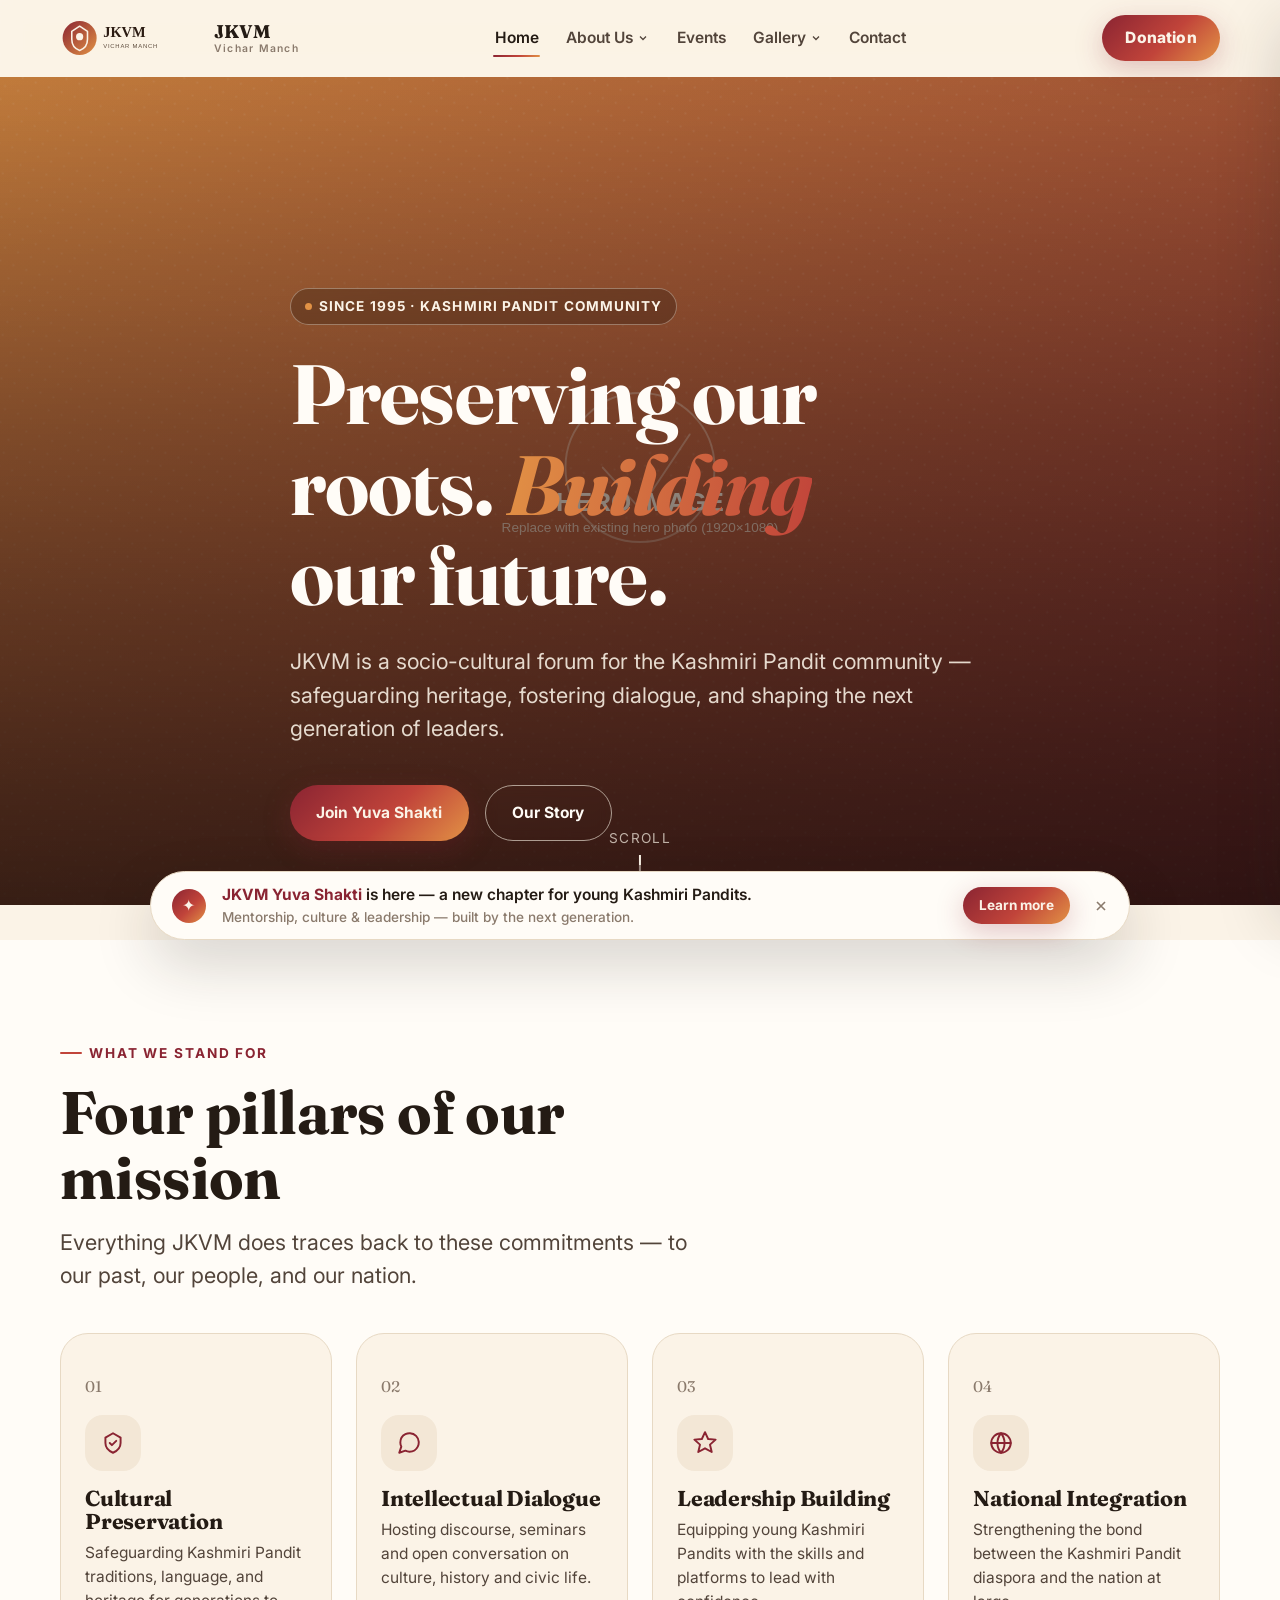
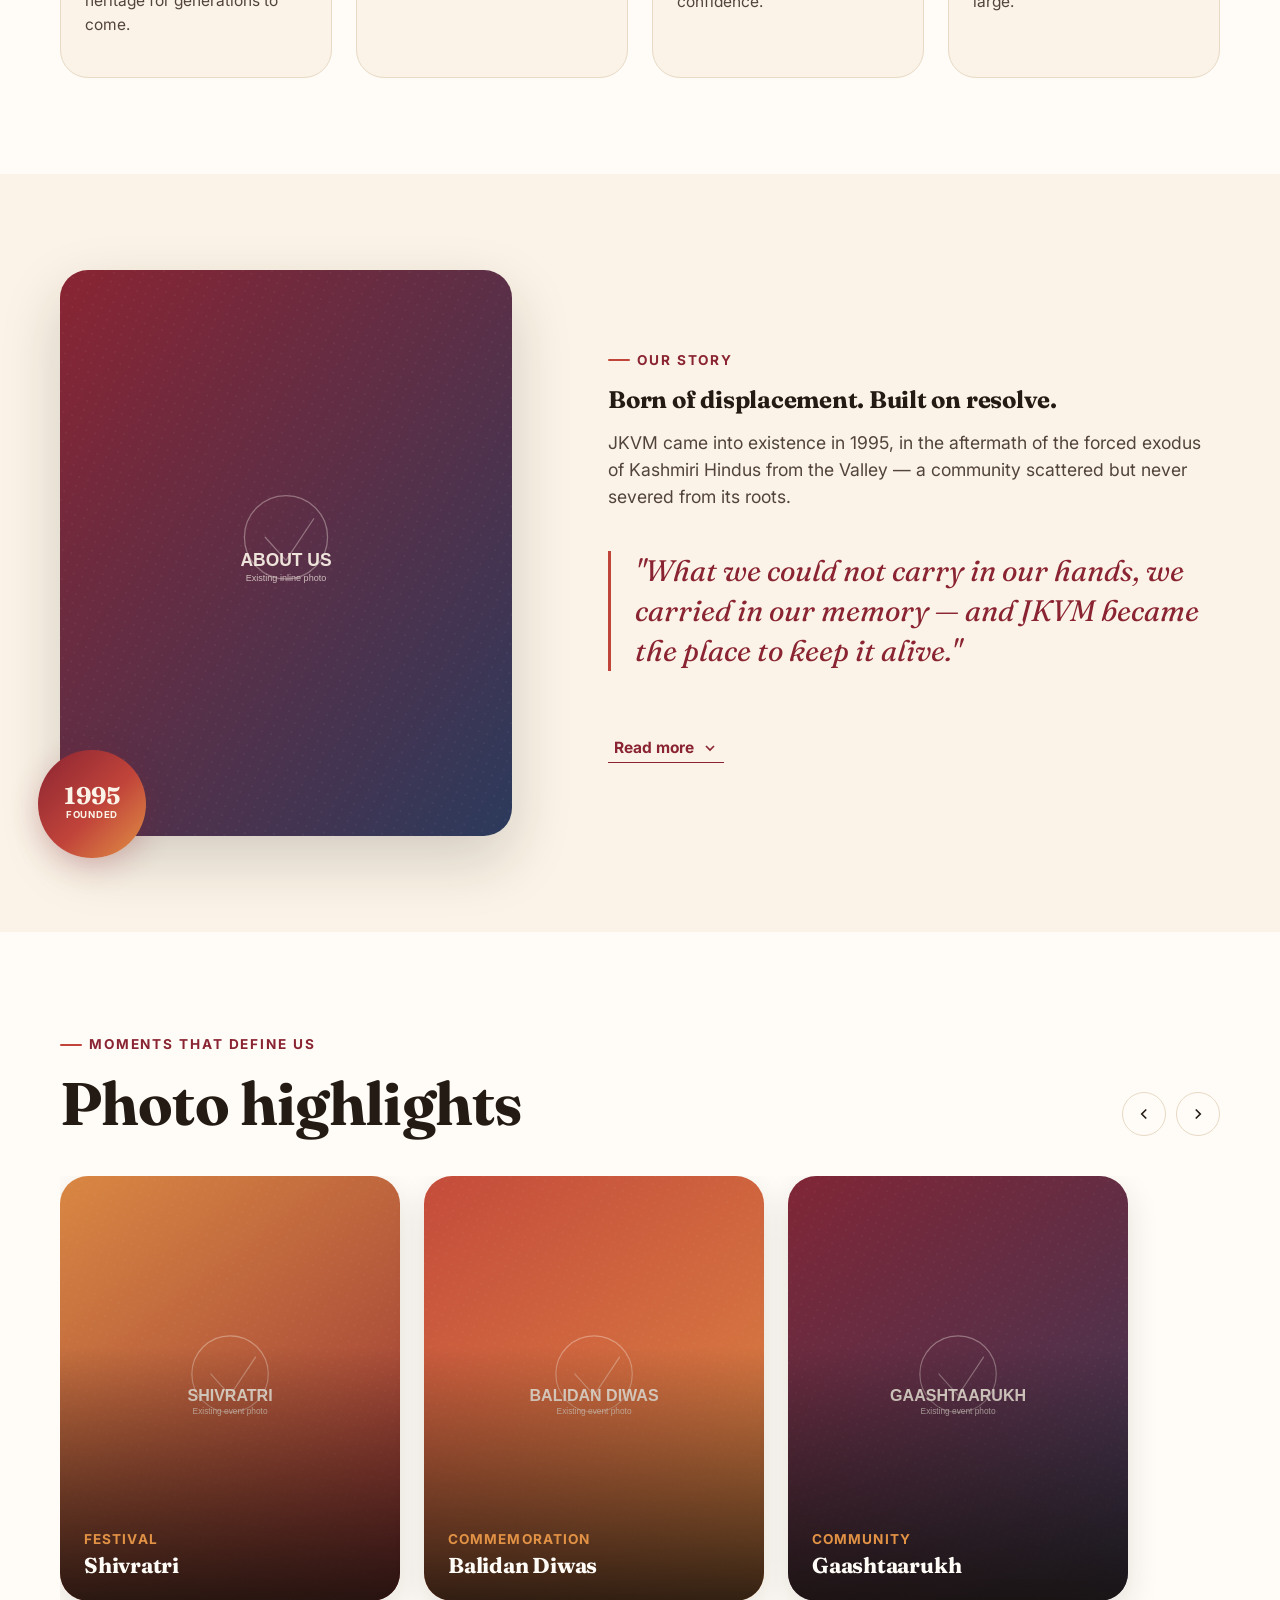
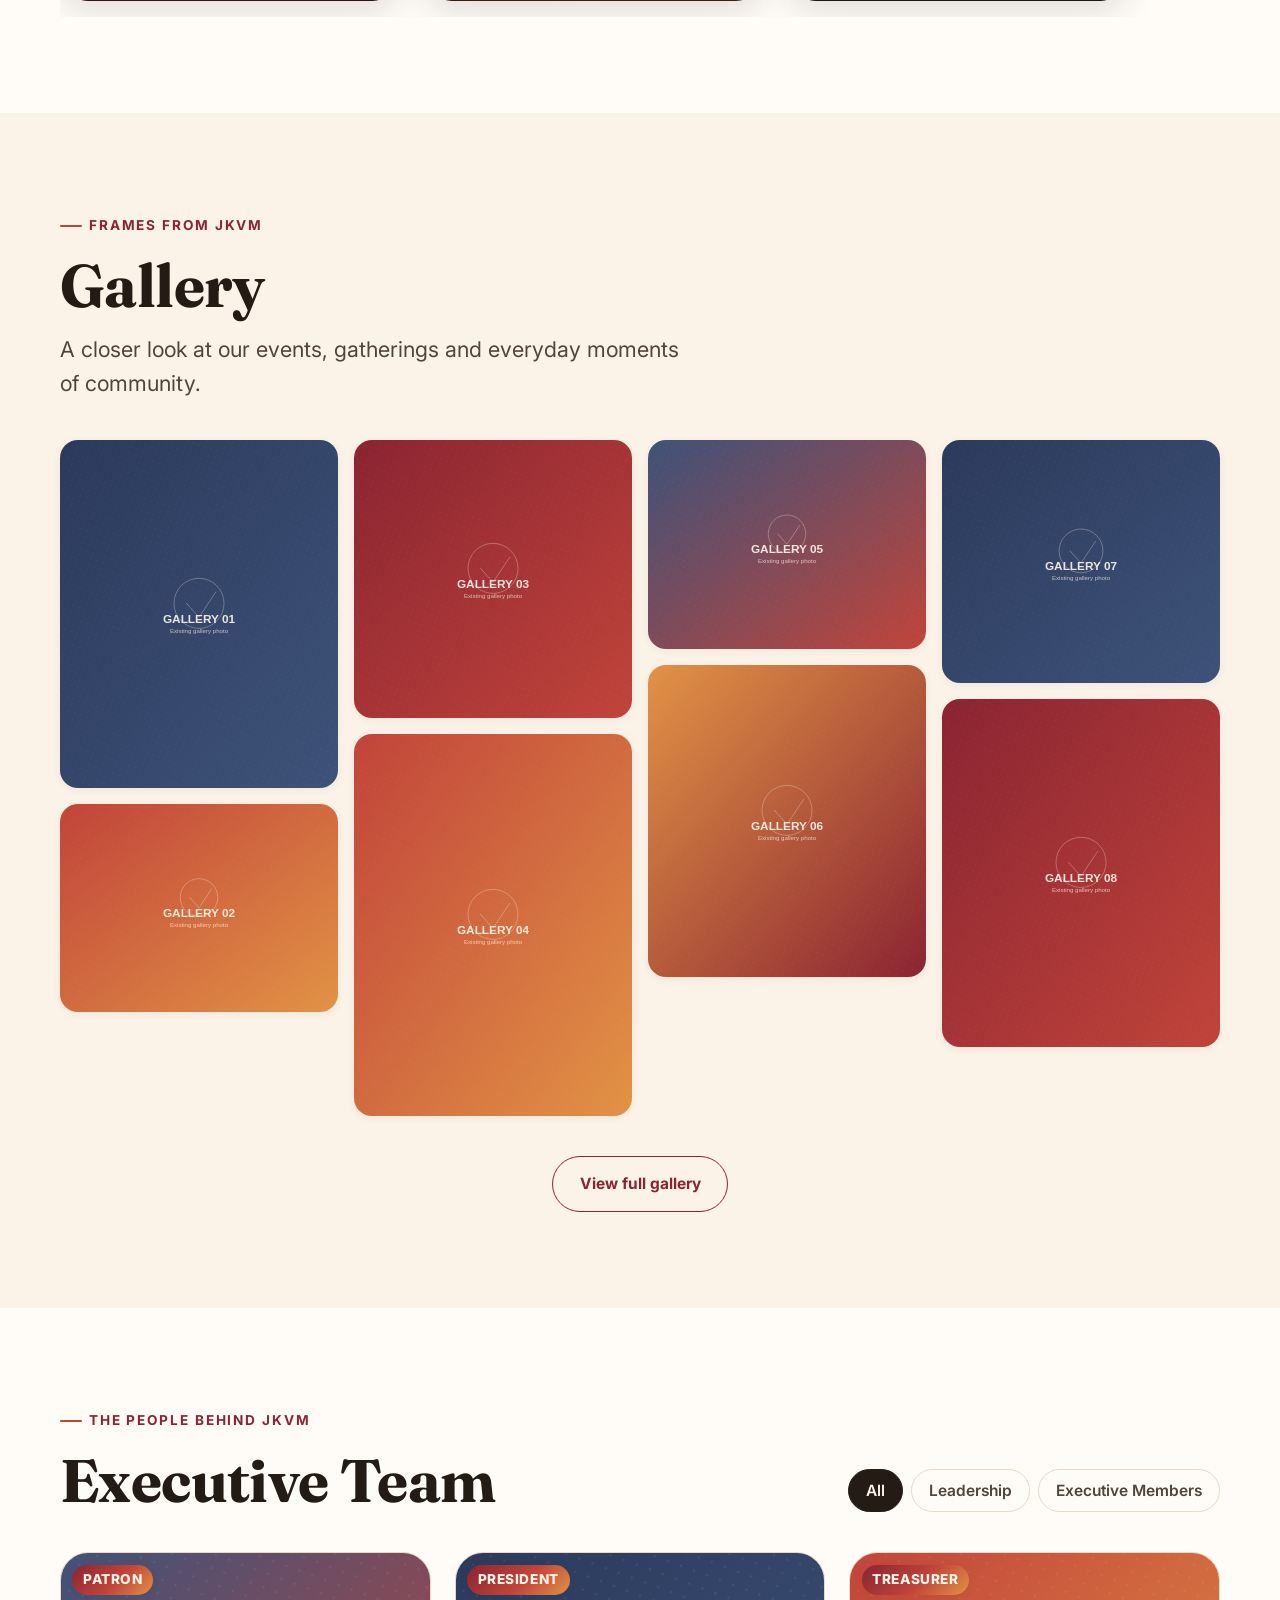
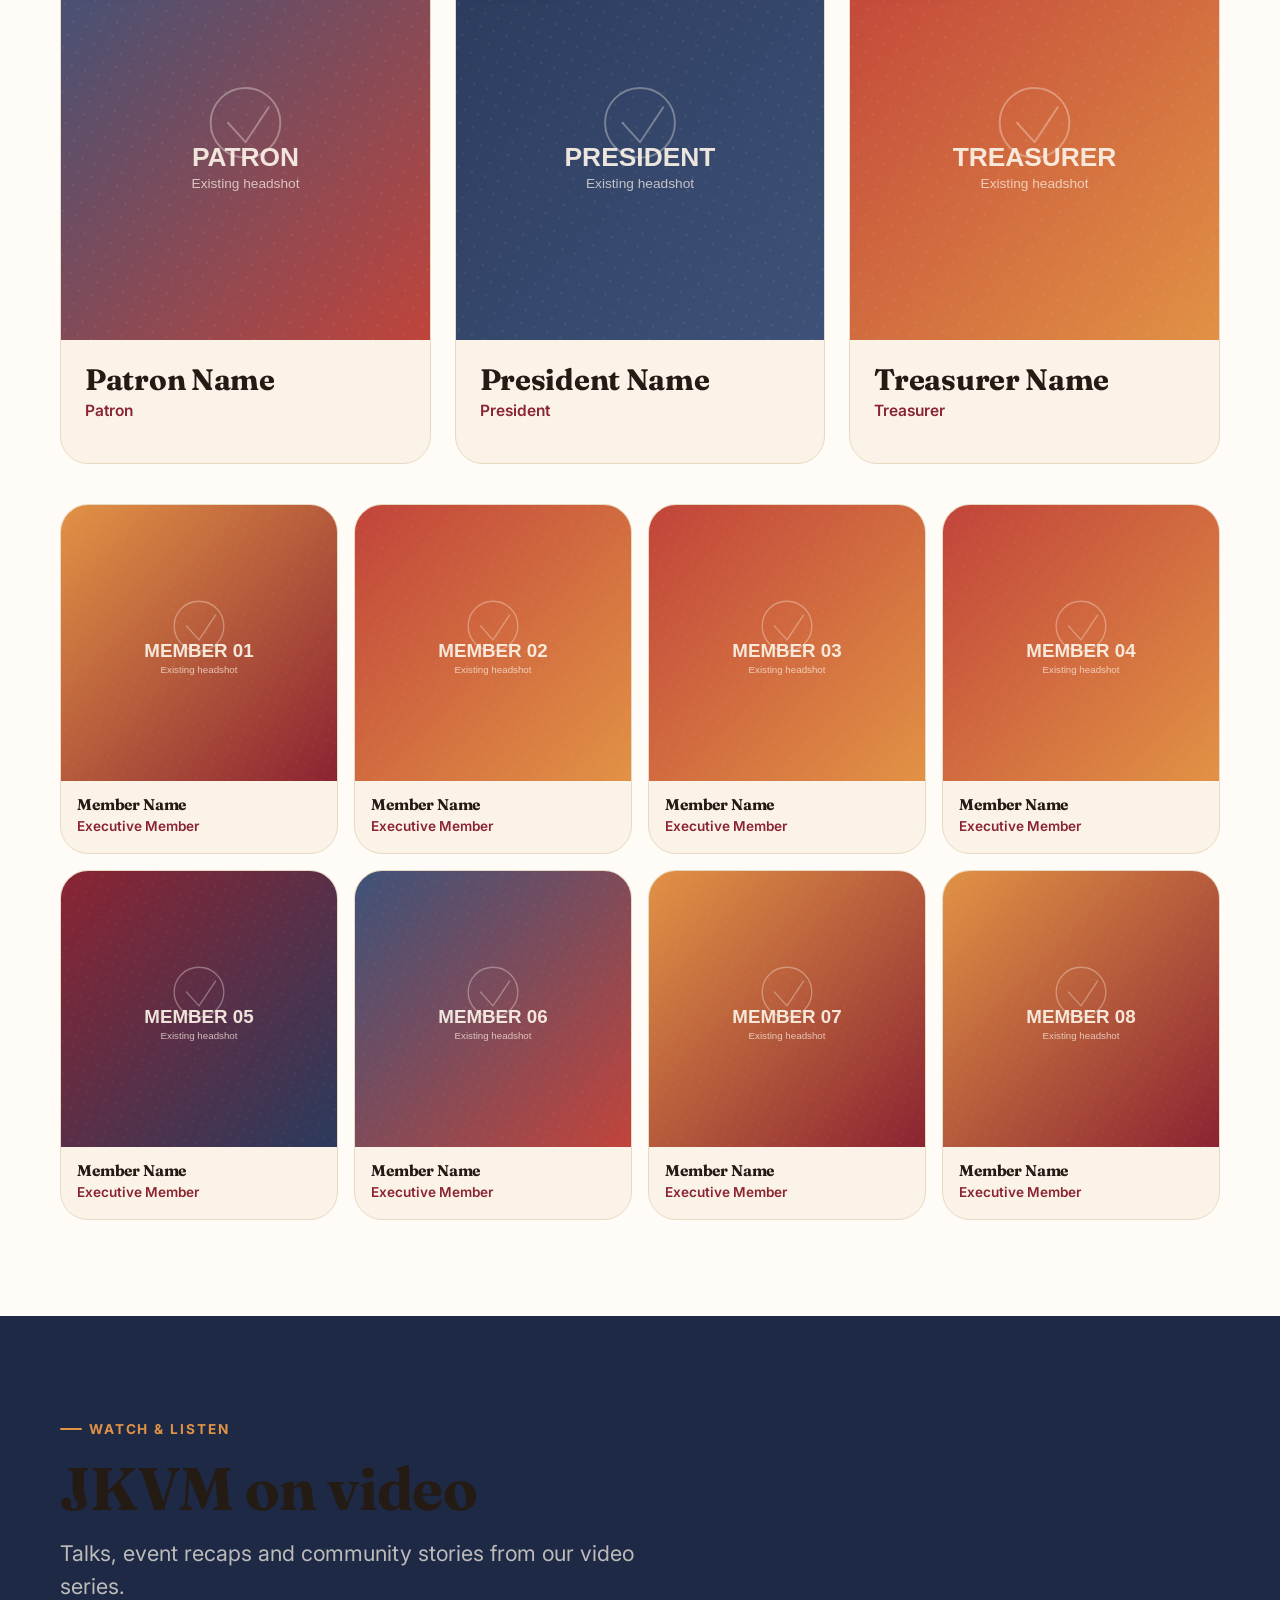
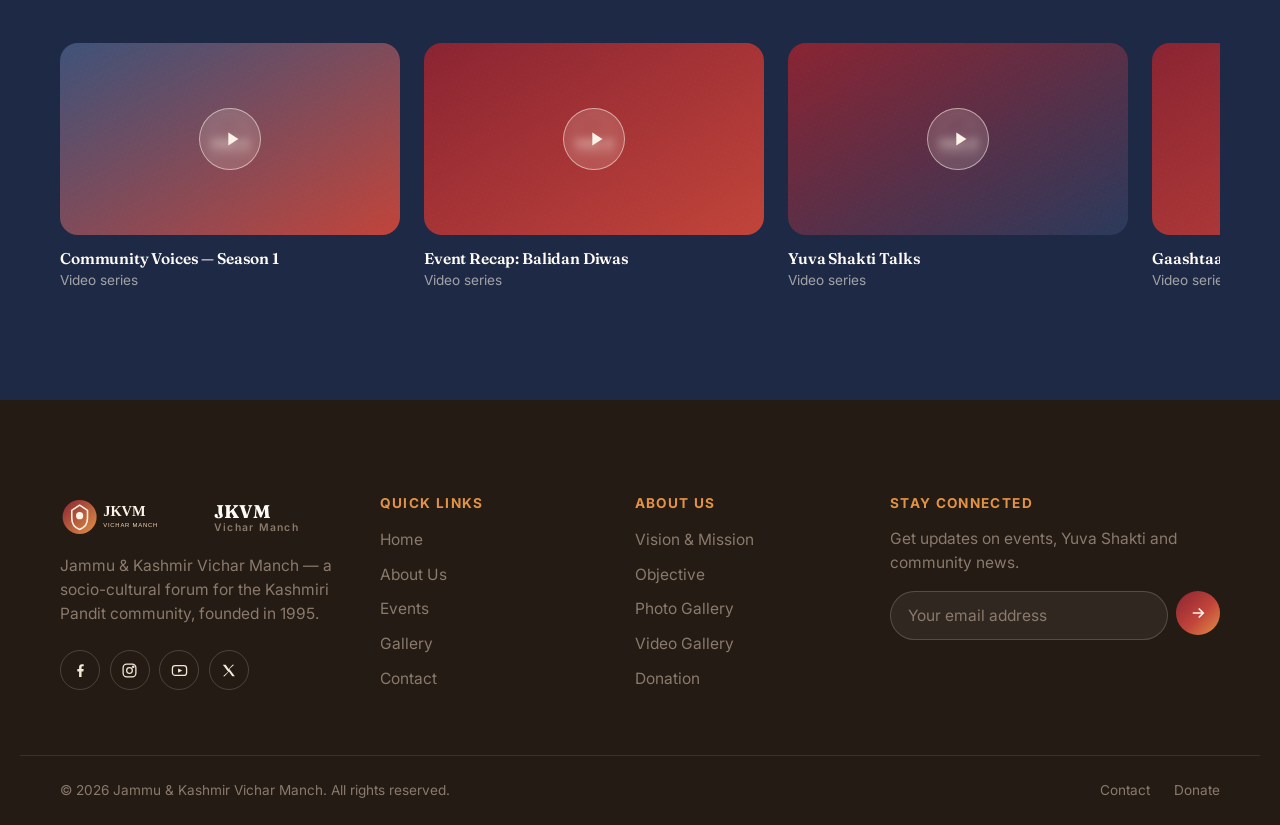
==== index.html @ cc555c74 "Redesign JKVM website: modern layout, typography and interactions - New design system: warm saffron/" ====
<!DOCTYPE html>
<html lang="en">
<head>
<meta charset="UTF-8">
<meta name="viewport" content="width=device-width, initial-scale=1.0">
<title>JKVM — Jammu &amp; Kashmir Vichar Manch</title>
<meta name="description" content="Jammu &amp; Kashmir Vichar Manch (JKVM) — a socio-cultural forum preserving Kashmiri Pandit heritage, building leadership, and strengthening national integration since 1995.">
<link rel="icon" href="assets/img/logo.svg" type="image/svg+xml">
<link rel="stylesheet" href="css/style.css">
</head>
<body>

<a href="#main" class="skip-link">Skip to content</a>

<!-- ================= HEADER ================= -->
<header class="site-header" id="siteHeader">
  <div class="container header-inner">
    <a href="index.html" class="logo-lockup">
      <img src="assets/img/logo.svg" alt="JKVM — Jammu &amp; Kashmir Vichar Manch logo">
      <span class="logo-text"><strong>JKVM</strong><span>Vichar Manch</span></span>
    </a>

    <nav class="nav-desktop" aria-label="Primary">
      <ul class="nav-list">
        <li class="nav-item"><a href="index.html" class="nav-link active">Home</a></li>
        <li class="nav-item">
          <button class="nav-link" aria-haspopup="true">About Us
            <svg class="chev" viewBox="0 0 24 24" fill="none" stroke="currentColor" stroke-width="2.5"><path d="M6 9l6 6 6-6"/></svg>
          </button>
          <div class="nav-dropdown">
            <a href="pages/about.html#vision-mission">Vision &amp; Mission</a>
            <a href="pages/about.html#objective">Objective</a>
          </div>
        </li>
        <li class="nav-item"><a href="pages/events.html" class="nav-link">Events</a></li>
        <li class="nav-item">
          <button class="nav-link" aria-haspopup="true">Gallery
            <svg class="chev" viewBox="0 0 24 24" fill="none" stroke="currentColor" stroke-width="2.5"><path d="M6 9l6 6 6-6"/></svg>
          </button>
          <div class="nav-dropdown">
            <a href="pages/gallery.html#photo">Photo</a>
            <a href="pages/gallery.html#video">Video</a>
          </div>
        </li>
        <li class="nav-item"><a href="pages/contact.html" class="nav-link">Contact</a></li>
      </ul>
    </nav>

    <div class="header-actions">
      <a href="pages/donate.html" class="btn-donate">Donation</a>
      <button class="hamburger" id="hamburgerBtn" aria-label="Open menu" aria-expanded="false">
        <span></span><span></span><span></span>
      </button>
    </div>
  </div>
</header>

<div class="drawer-backdrop" id="drawerBackdrop"></div>
<aside class="mobile-drawer" id="mobileDrawer" aria-label="Mobile navigation">
  <div class="drawer-top">
    <a href="index.html" class="logo-lockup">
      <img src="assets/img/logo.svg" alt="JKVM logo">
      <span class="logo-text"><strong>JKVM</strong><span>Vichar Manch</span></span>
    </a>
    <button class="drawer-close" id="drawerCloseBtn" aria-label="Close menu">
      <svg width="18" height="18" viewBox="0 0 24 24" fill="none" stroke="currentColor" stroke-width="2.5"><path d="M6 6l12 12M18 6L6 18"/></svg>
    </button>
  </div>
  <nav class="drawer-nav">
    <a href="index.html" class="drawer-link">Home</a>
    <div class="drawer-item">
      <button class="drawer-link" style="width:100%">About Us
        <svg class="chev" viewBox="0 0 24 24" fill="none" stroke="currentColor" stroke-width="2.5"><path d="M6 9l6 6 6-6"/></svg>
      </button>
      <div class="drawer-sub">
        <a href="pages/about.html#vision-mission">Vision &amp; Mission</a>
        <a href="pages/about.html#objective">Objective</a>
      </div>
    </div>
    <a href="pages/events.html" class="drawer-link">Events</a>
    <div class="drawer-item">
      <button class="drawer-link" style="width:100%">Gallery
        <svg class="chev" viewBox="0 0 24 24" fill="none" stroke="currentColor" stroke-width="2.5"><path d="M6 9l6 6 6-6"/></svg>
      </button>
      <div class="drawer-sub">
        <a href="pages/gallery.html#photo">Photo</a>
        <a href="pages/gallery.html#video">Video</a>
      </div>
    </div>
    <a href="pages/contact.html" class="drawer-link">Contact</a>
  </nav>
  <div class="drawer-foot">
    <a href="pages/donate.html" class="btn-donate" style="text-align:center">Donation</a>
  </div>
</aside>

<main id="main">

  <!-- ================= HERO ================= -->
  <section class="hero">
    <div class="hero-media">
      <img src="assets/img/hero-bg.jpg.svg" alt="JKVM community gathering — hero photo">
    </div>
    <div class="container hero-content">
      <span class="hero-eyebrow"><span class="dot"></span> Since 1995 · Kashmiri Pandit Community</span>
      <h1>Preserving our roots. <em>Building</em> our future.</h1>
      <p class="lede">JKVM is a socio-cultural forum for the Kashmiri Pandit community — safeguarding heritage, fostering dialogue, and shaping the next generation of leaders.</p>
      <div class="hero-ctas">
        <a href="pages/about.html#yuva-shakti" class="btn btn-primary">Join Yuva Shakti</a>
        <a href="#our-story" class="btn btn-secondary">Our Story</a>
      </div>
    </div>
    <div class="hero-scroll"><span>Scroll</span><span class="line"></span></div>
  </section>

  <!-- ================= ANNOUNCEMENT ================= -->
  <div class="announce-wrap">
    <div class="announce reveal" id="announceBar">
      <div class="announce-badge">✦</div>
      <div class="announce-text">
        <strong>JKVM Yuva Shakti</strong> is here — a new chapter for young Kashmiri Pandits.
        <span class="sub">Mentorship, culture &amp; leadership — built by the next generation.</span>
      </div>
      <a href="pages/about.html#yuva-shakti" class="btn btn-primary btn-sm announce-cta">Learn more</a>
      <button class="announce-close" id="announceClose" aria-label="Dismiss announcement">
        <svg width="16" height="16" viewBox="0 0 24 24" fill="none" stroke="currentColor" stroke-width="2.5"><path d="M6 6l12 12M18 6L6 18"/></svg>
      </button>
    </div>
  </div>

  <!-- ================= MISSION ================= -->
  <section class="mission-section section-pad" id="mission">
    <div class="container">
      <div class="section-head reveal">
        <span class="kicker">What we stand for</span>
        <h2>Four pillars of our mission</h2>
        <p>Everything JKVM does traces back to these commitments — to our past, our people, and our nation.</p>
      </div>

      <div class="mission-grid reveal-stagger">
        <div class="mission-card reveal" style="--i:0" tabindex="0">
          <span class="mc-num">01</span>
          <div class="mc-icon">
            <svg viewBox="0 0 24 24" fill="none" stroke="currentColor" stroke-width="1.8" stroke-linecap="round" stroke-linejoin="round"><path d="M12 3l7 4v5c0 5-3.5 7.5-7 9-3.5-1.5-7-4-7-9V7l7-4z"/><path d="M9 12l2 2 4-4"/></svg>
          </div>
          <h3 class="mc-title">Cultural Preservation</h3>
          <p class="mc-desc">Safeguarding Kashmiri Pandit traditions, language, and heritage for generations to come.</p>
        </div>

        <div class="mission-card reveal" style="--i:1" tabindex="0">
          <span class="mc-num">02</span>
          <div class="mc-icon">
            <svg viewBox="0 0 24 24" fill="none" stroke="currentColor" stroke-width="1.8" stroke-linecap="round" stroke-linejoin="round"><path d="M21 11.5a8.38 8.38 0 01-.9 3.8 8.5 8.5 0 01-7.6 4.7 8.38 8.38 0 01-3.8-.9L3 21l1.9-5.7a8.38 8.38 0 01-.9-3.8 8.5 8.5 0 014.7-7.6 8.38 8.38 0 013.8-.9h.5a8.48 8.48 0 018 8v.5z"/></svg>
          </div>
          <h3 class="mc-title">Intellectual Dialogue</h3>
          <p class="mc-desc">Hosting discourse, seminars and open conversation on culture, history and civic life.</p>
        </div>

        <div class="mission-card reveal" style="--i:2" tabindex="0">
          <span class="mc-num">03</span>
          <div class="mc-icon">
            <svg viewBox="0 0 24 24" fill="none" stroke="currentColor" stroke-width="1.8" stroke-linecap="round" stroke-linejoin="round"><path d="M12 2l2.9 6.3 6.9.6-5.2 4.6 1.6 6.8L12 16.9 5.8 20.3l1.6-6.8L2.2 8.9l6.9-.6L12 2z"/></svg>
          </div>
          <h3 class="mc-title">Leadership Building</h3>
          <p class="mc-desc">Equipping young Kashmiri Pandits with the skills and platforms to lead with confidence.</p>
        </div>

        <div class="mission-card reveal" style="--i:3" tabindex="0">
          <span class="mc-num">04</span>
          <div class="mc-icon">
            <svg viewBox="0 0 24 24" fill="none" stroke="currentColor" stroke-width="1.8" stroke-linecap="round" stroke-linejoin="round"><circle cx="12" cy="12" r="9"/><path d="M3 12h18M12 3a14 14 0 010 18 14 14 0 010-18z"/></svg>
          </div>
          <h3 class="mc-title">National Integration</h3>
          <p class="mc-desc">Strengthening the bond between the Kashmiri Pandit diaspora and the nation at large.</p>
        </div>
      </div>
    </div>
  </section>

  <!-- ================= OUR STORY ================= -->
  <section class="story-section section-pad" id="our-story">
    <div class="container">
      <div class="story-grid">
        <div class="story-media reveal">
          <div class="frame">
            <img src="assets/img/about-inline.jpg.svg" alt="JKVM founding members and community photo">
          </div>
          <div class="year-badge"><strong>1995</strong><span>Founded</span></div>
        </div>

        <div class="story-body reveal">
          <span class="kicker">Our story</span>
          <h2>Born of displacement. Built on resolve.</h2>
          <p>JKVM came into existence in 1995, in the aftermath of the forced exodus of Kashmiri Hindus from the Valley — a community scattered but never severed from its roots.</p>

          <blockquote class="pull-quote">"What we could not carry in our hands, we carried in our memory — and JKVM became the place to keep it alive."</blockquote>

          <div class="story-more" id="storyMore">
            <div class="story-more-inner">
              <p>What began as a small circle of concerned voices grew into a structured socio-cultural forum — one dedicated to documenting oral histories, organizing cultural festivals, and creating spaces where displaced families could reconnect with their identity even while rebuilding their lives across the country.</p>
              <p>Over three decades, JKVM has widened its focus from preservation alone to active nation-building: mentoring young Kashmiri Pandits, running civic dialogue programs, and forging ties between the community and the wider national fabric — always rooted in the belief that memory and progress are not opposites.</p>
            </div>
          </div>
          <button class="read-more-btn" id="readMoreBtn" aria-expanded="false" aria-controls="storyMore">
            <span>Read more</span>
            <svg viewBox="0 0 24 24" fill="none" stroke="currentColor" stroke-width="2.5"><path d="M6 9l6 6 6-6"/></svg>
          </button>
        </div>
      </div>
    </div>
  </section>

  <!-- ================= PHOTO HIGHLIGHTS ================= -->
  <section class="highlights-section section-pad">
    <div class="container">
      <div class="section-head between reveal">
        <div>
          <span class="kicker">Moments that define us</span>
          <h2>Photo highlights</h2>
        </div>
        <div class="highlights-controls">
          <button class="carousel-btn" id="highlightsPrev" aria-label="Previous">
            <svg viewBox="0 0 24 24" fill="none" stroke="currentColor" stroke-width="2.2"><path d="M15 18l-6-6 6-6"/></svg>
          </button>
          <button class="carousel-btn" id="highlightsNext" aria-label="Next">
            <svg viewBox="0 0 24 24" fill="none" stroke="currentColor" stroke-width="2.2"><path d="M9 6l6 6-6 6"/></svg>
          </button>
        </div>
      </div>

      <div class="highlights-track reveal" id="highlightsTrack">
        <div class="highlight-card">
          <img src="assets/img/highlight-shivratri.jpg.svg" alt="Shivratri celebration">
          <div class="highlight-cap"><span class="tag">Festival</span><h3>Shivratri</h3></div>
        </div>
        <div class="highlight-card">
          <img src="assets/img/highlight-balidan-diwas.jpg.svg" alt="Balidan Diwas commemoration">
          <div class="highlight-cap"><span class="tag">Commemoration</span><h3>Balidan Diwas</h3></div>
        </div>
        <div class="highlight-card">
          <img src="assets/img/highlight-gaashtaarukh.jpg.svg" alt="Gaashtaarukh event">
          <div class="highlight-cap"><span class="tag">Community</span><h3>Gaashtaarukh</h3></div>
        </div>
      </div>
    </div>
  </section>

  <!-- ================= GALLERY GRID ================= -->
  <section class="gallery-section section-pad" id="gallery">
    <div class="container">
      <div class="section-head reveal">
        <span class="kicker">Frames from JKVM</span>
        <h2>Gallery</h2>
        <p>A closer look at our events, gatherings and everyday moments of community.</p>
      </div>

      <div class="masonry reveal" id="masonryGrid">
        <div class="masonry-item"><img src="assets/img/gallery-01.jpg.svg" alt="JKVM gallery photo 1" loading="lazy"><span class="zoom-hint"><svg viewBox="0 0 24 24" fill="none" stroke="currentColor" stroke-width="2"><circle cx="11" cy="11" r="7"/><path d="M21 21l-4.3-4.3M11 8v6M8 11h6"/></svg></span></div>
        <div class="masonry-item"><img src="assets/img/gallery-02.jpg.svg" alt="JKVM gallery photo 2" loading="lazy"><span class="zoom-hint"><svg viewBox="0 0 24 24" fill="none" stroke="currentColor" stroke-width="2"><circle cx="11" cy="11" r="7"/><path d="M21 21l-4.3-4.3M11 8v6M8 11h6"/></svg></span></div>
        <div class="masonry-item"><img src="assets/img/gallery-03.jpg.svg" alt="JKVM gallery photo 3" loading="lazy"><span class="zoom-hint"><svg viewBox="0 0 24 24" fill="none" stroke="currentColor" stroke-width="2"><circle cx="11" cy="11" r="7"/><path d="M21 21l-4.3-4.3M11 8v6M8 11h6"/></svg></span></div>
        <div class="masonry-item"><img src="assets/img/gallery-04.jpg.svg" alt="JKVM gallery photo 4" loading="lazy"><span class="zoom-hint"><svg viewBox="0 0 24 24" fill="none" stroke="currentColor" stroke-width="2"><circle cx="11" cy="11" r="7"/><path d="M21 21l-4.3-4.3M11 8v6M8 11h6"/></svg></span></div>
        <div class="masonry-item"><img src="assets/img/gallery-05.jpg.svg" alt="JKVM gallery photo 5" loading="lazy"><span class="zoom-hint"><svg viewBox="0 0 24 24" fill="none" stroke="currentColor" stroke-width="2"><circle cx="11" cy="11" r="7"/><path d="M21 21l-4.3-4.3M11 8v6M8 11h6"/></svg></span></div>
        <div class="masonry-item"><img src="assets/img/gallery-06.jpg.svg" alt="JKVM gallery photo 6" loading="lazy"><span class="zoom-hint"><svg viewBox="0 0 24 24" fill="none" stroke="currentColor" stroke-width="2"><circle cx="11" cy="11" r="7"/><path d="M21 21l-4.3-4.3M11 8v6M8 11h6"/></svg></span></div>
        <div class="masonry-item"><img src="assets/img/gallery-07.jpg.svg" alt="JKVM gallery photo 7" loading="lazy"><span class="zoom-hint"><svg viewBox="0 0 24 24" fill="none" stroke="currentColor" stroke-width="2"><circle cx="11" cy="11" r="7"/><path d="M21 21l-4.3-4.3M11 8v6M8 11h6"/></svg></span></div>
        <div class="masonry-item"><img src="assets/img/gallery-08.jpg.svg" alt="JKVM gallery photo 8" loading="lazy"><span class="zoom-hint"><svg viewBox="0 0 24 24" fill="none" stroke="currentColor" stroke-width="2"><circle cx="11" cy="11" r="7"/><path d="M21 21l-4.3-4.3M11 8v6M8 11h6"/></svg></span></div>
      </div>

      <div style="text-align:center; margin-top: var(--space-lg);">
        <a href="pages/gallery.html" class="btn btn-outline">View full gallery</a>
      </div>
    </div>
  </section>

  <!-- Lightbox -->
  <div class="lightbox" id="lightbox">
    <button class="lightbox-close" id="lightboxClose" aria-label="Close"><svg viewBox="0 0 24 24" fill="none" stroke="currentColor" stroke-width="2.3"><path d="M6 6l12 12M18 6L6 18"/></svg></button>
    <button class="lightbox-prev" id="lightboxPrev" aria-label="Previous"><svg viewBox="0 0 24 24" fill="none" stroke="currentColor" stroke-width="2.3"><path d="M15 18l-6-6 6-6"/></svg></button>
    <button class="lightbox-next" id="lightboxNext" aria-label="Next"><svg viewBox="0 0 24 24" fill="none" stroke="currentColor" stroke-width="2.3"><path d="M9 6l6 6-6 6"/></svg></button>
    <div class="lightbox-inner">
      <img id="lightboxImg" src="" alt="">
      <div class="lightbox-caption" id="lightboxCaption"></div>
    </div>
  </div>

  <!-- ================= EXECUTIVE TEAM ================= -->
  <section class="team-section section-pad" id="team">
    <div class="container">
      <div class="section-head between reveal">
        <div>
          <span class="kicker">The people behind JKVM</span>
          <h2>Executive Team</h2>
        </div>
        <div class="team-filters">
          <button class="gallery-tab is-active" data-filter="all">All</button>
          <button class="gallery-tab" data-filter="lead">Leadership</button>
          <button class="gallery-tab" data-filter="member">Executive Members</button>
        </div>
      </div>

      <div class="team-lead-grid">
        <div class="team-card reveal" data-role="lead">
          <div class="team-photo">
            <span class="team-badge">Patron</span>
            <img src="assets/img/team-patron.jpg.svg" alt="JKVM Patron headshot">
          </div>
          <div class="team-info"><h3>Patron Name</h3><p class="role">Patron</p></div>
        </div>
        <div class="team-card reveal" data-role="lead">
          <div class="team-photo">
            <span class="team-badge">President</span>
            <img src="assets/img/team-president.jpg.svg" alt="JKVM President headshot">
          </div>
          <div class="team-info"><h3>President Name</h3><p class="role">President</p></div>
        </div>
        <div class="team-card reveal" data-role="lead">
          <div class="team-photo">
            <span class="team-badge">Treasurer</span>
            <img src="assets/img/team-treasurer.jpg.svg" alt="JKVM Treasurer headshot">
          </div>
          <div class="team-info"><h3>Treasurer Name</h3><p class="role">Treasurer</p></div>
        </div>
      </div>

      <div class="team-members-grid" id="teamMembersGrid">
        <div class="team-card reveal" data-role="member"><div class="team-photo"><img src="assets/img/team-member-01.jpg.svg" alt="Executive member headshot"></div><div class="team-info"><h3>Member Name</h3><p class="role">Executive Member</p></div></div>
        <div class="team-card reveal" data-role="member"><div class="team-photo"><img src="assets/img/team-member-02.jpg.svg" alt="Executive member headshot"></div><div class="team-info"><h3>Member Name</h3><p class="role">Executive Member</p></div></div>
        <div class="team-card reveal" data-role="member"><div class="team-photo"><img src="assets/img/team-member-03.jpg.svg" alt="Executive member headshot"></div><div class="team-info"><h3>Member Name</h3><p class="role">Executive Member</p></div></div>
        <div class="team-card reveal" data-role="member"><div class="team-photo"><img src="assets/img/team-member-04.jpg.svg" alt="Executive member headshot"></div><div class="team-info"><h3>Member Name</h3><p class="role">Executive Member</p></div></div>
        <div class="team-card reveal" data-role="member"><div class="team-photo"><img src="assets/img/team-member-05.jpg.svg" alt="Executive member headshot"></div><div class="team-info"><h3>Member Name</h3><p class="role">Executive Member</p></div></div>
        <div class="team-card reveal" data-role="member"><div class="team-photo"><img src="assets/img/team-member-06.jpg.svg" alt="Executive member headshot"></div><div class="team-info"><h3>Member Name</h3><p class="role">Executive Member</p></div></div>
        <div class="team-card reveal" data-role="member"><div class="team-photo"><img src="assets/img/team-member-07.jpg.svg" alt="Executive member headshot"></div><div class="team-info"><h3>Member Name</h3><p class="role">Executive Member</p></div></div>
        <div class="team-card reveal" data-role="member"><div class="team-photo"><img src="assets/img/team-member-08.jpg.svg" alt="Executive member headshot"></div><div class="team-info"><h3>Member Name</h3><p class="role">Executive Member</p></div></div>
      </div>
    </div>
  </section>

  <!-- ================= VIDEO SERIES ================= -->
  <section class="video-section section-pad" id="videos">
    <div class="container">
      <div class="section-head reveal">
        <span class="kicker">Watch &amp; listen</span>
        <h2>JKVM on video</h2>
        <p>Talks, event recaps and community stories from our video series.</p>
      </div>

      <div class="video-track reveal" id="videoTrack">
        <div class="video-card" data-video-id="">
          <div class="video-thumb">
            <img src="assets/img/video-thumb-01.jpg.svg" alt="Video thumbnail 1">
            <div class="play-overlay"><span class="play-btn"><svg viewBox="0 0 24 24" fill="currentColor"><path d="M8 5v14l11-7z"/></svg></span></div>
          </div>
          <div class="video-info"><h3>Community Voices — Season 1</h3><span class="duration">Video series</span></div>
        </div>
        <div class="video-card" data-video-id="">
          <div class="video-thumb">
            <img src="assets/img/video-thumb-02.jpg.svg" alt="Video thumbnail 2">
            <div class="play-overlay"><span class="play-btn"><svg viewBox="0 0 24 24" fill="currentColor"><path d="M8 5v14l11-7z"/></svg></span></div>
          </div>
          <div class="video-info"><h3>Event Recap: Balidan Diwas</h3><span class="duration">Video series</span></div>
        </div>
        <div class="video-card" data-video-id="">
          <div class="video-thumb">
            <img src="assets/img/video-thumb-03.jpg.svg" alt="Video thumbnail 3">
            <div class="play-overlay"><span class="play-btn"><svg viewBox="0 0 24 24" fill="currentColor"><path d="M8 5v14l11-7z"/></svg></span></div>
          </div>
          <div class="video-info"><h3>Yuva Shakti Talks</h3><span class="duration">Video series</span></div>
        </div>
        <div class="video-card" data-video-id="">
          <div class="video-thumb">
            <img src="assets/img/video-thumb-04.jpg.svg" alt="Video thumbnail 4">
            <div class="play-overlay"><span class="play-btn"><svg viewBox="0 0 24 24" fill="currentColor"><path d="M8 5v14l11-7z"/></svg></span></div>
          </div>
          <div class="video-info"><h3>Gaashtaarukh Highlights</h3><span class="duration">Video series</span></div>
        </div>
      </div>
    </div>
  </section>

  <div class="video-modal" id="videoModal">
    <button class="video-modal-close" id="videoModalClose" aria-label="Close video"><svg viewBox="0 0 24 24" fill="none" stroke="currentColor" stroke-width="2.3"><path d="M6 6l12 12M18 6L6 18"/></svg></button>
    <div class="video-modal-inner" id="videoModalInner"></div>
  </div>

</main>

<!-- ================= FOOTER ================= -->
<footer class="site-footer">
  <div class="container footer-top">
    <div class="footer-brand">
      <a href="index.html" class="logo-lockup">
        <img src="assets/img/logo-white.svg" alt="JKVM logo">
        <span class="logo-text"><strong>JKVM</strong><span>Vichar Manch</span></span>
      </a>
      <p>Jammu &amp; Kashmir Vichar Manch — a socio-cultural forum for the Kashmiri Pandit community, founded in 1995.</p>
      <div class="footer-social">
        <a href="#" class="social-btn" aria-label="Facebook"><svg viewBox="0 0 24 24" fill="currentColor"><path d="M13.5 21v-7.5H16l.5-3.5h-3V7.8c0-1 .3-1.8 1.8-1.8H16.5V3.1C16 3 15 3 13.9 3 11.5 3 10 4.4 10 7.3V10H7.5v3.5H10V21h3.5z"/></svg></a>
        <a href="#" class="social-btn" aria-label="Instagram"><svg viewBox="0 0 24 24" fill="none" stroke="currentColor" stroke-width="1.8"><rect x="3" y="3" width="18" height="18" rx="5"/><circle cx="12" cy="12" r="4"/><circle cx="17.3" cy="6.7" r="1"/></svg></a>
        <a href="#" class="social-btn" aria-label="YouTube"><svg viewBox="0 0 24 24" fill="none" stroke="currentColor" stroke-width="1.8"><rect x="2" y="5" width="20" height="14" rx="4"/><path d="M10 9l6 3-6 3V9z" fill="currentColor" stroke="none"/></svg></a>
        <a href="#" class="social-btn" aria-label="Twitter / X"><svg viewBox="0 0 24 24" fill="currentColor"><path d="M4 4l7.5 9.6L4.3 20h2.3l6-6.6 4.6 6.6H21l-7.8-10L20 4h-2.3l-5.5 6-4.1-6H4z"/></svg></a>
      </div>
    </div>

    <div class="footer-col">
      <h4>Quick Links</h4>
      <ul>
        <li><a href="index.html">Home</a></li>
        <li><a href="pages/about.html">About Us</a></li>
        <li><a href="pages/events.html">Events</a></li>
        <li><a href="pages/gallery.html">Gallery</a></li>
        <li><a href="pages/contact.html">Contact</a></li>
      </ul>
    </div>

    <div class="footer-col">
      <h4>About Us</h4>
      <ul>
        <li><a href="pages/about.html#vision-mission">Vision &amp; Mission</a></li>
        <li><a href="pages/about.html#objective">Objective</a></li>
        <li><a href="pages/gallery.html#photo">Photo Gallery</a></li>
        <li><a href="pages/gallery.html#video">Video Gallery</a></li>
        <li><a href="pages/donate.html">Donation</a></li>
      </ul>
    </div>

    <div class="footer-col newsletter">
      <h4>Stay Connected</h4>
      <p>Get updates on events, Yuva Shakti and community news.</p>
      <form class="newsletter-form" id="newsletterForm">
        <input type="email" placeholder="Your email address" required aria-label="Email address">
        <button type="submit" aria-label="Subscribe"><svg viewBox="0 0 24 24" fill="none" stroke="currentColor" stroke-width="2.3"><path d="M5 12h14M13 6l6 6-6 6"/></svg></button>
      </form>
      <p class="newsletter-note" id="newsletterNote"></p>
    </div>
  </div>

  <div class="container footer-bottom">
    <span>© <span id="year"></span> Jammu &amp; Kashmir Vichar Manch. All rights reserved.</span>
    <div class="footer-bottom-links">
      <a href="pages/contact.html">Contact</a>
      <a href="pages/donate.html">Donate</a>
    </div>
  </div>
</footer>

<button class="back-to-top" id="backToTop" aria-label="Back to top">
  <svg viewBox="0 0 24 24" fill="none" stroke="currentColor" stroke-width="2.3"><path d="M12 19V5M5 12l7-7 7 7"/></svg>
</button>

<script src="js/main.js"></script>
</body>
</html>
---- css/style.css ----
/* ==========================================================================
   JKVM — Design System
   Jammu & Kashmir Vichar Manch — redesign stylesheet
   Layout / typography / color / interaction only. No content changes.
   ========================================================================== */

@import url('https://fonts.googleapis.com/css2?family=Fraunces:opsz,wght@9..144,400;9..144,500;9..144,600;9..144,700;9..144,900&family=Inter:wght@400;500;600;700;800&display=swap');

/* ---------- Design tokens ---------- */
:root{
  /* Palette — saffron / deep red / chinar-leaf orange / indigo-slate / warm cream */
  --color-saffron: #E29245;
  --color-saffron-dark: #C77A2E;
  --color-deep-red: #8A2432;
  --color-deep-red-dark: #6E1926;
  --color-chinar: #C1443A;
  --color-indigo: #2B3A5C;
  --color-indigo-dark: #1E2A45;
  --color-slate: #3E5279;

  --color-cream: #FBF3E7;
  --color-cream-dim: #F3E7D6;
  --color-paper: #FFFCF7;
  --color-ink: #241B14;
  --color-ink-soft: #52443A;
  --color-ink-faint: #8A7A6C;
  --color-line: #E7D9C4;

  --grad-warm: linear-gradient(135deg, var(--color-deep-red) 0%, var(--color-chinar) 55%, var(--color-saffron) 100%);
  --grad-indigo: linear-gradient(135deg, var(--color-indigo-dark) 0%, var(--color-slate) 100%);
  --grad-overlay: linear-gradient(180deg, rgba(20,14,10,0.15) 0%, rgba(20,14,10,0.78) 100%);

  --font-display: 'Fraunces', Georgia, 'Times New Roman', serif;
  --font-body: 'Inter', -apple-system, BlinkMacSystemFont, 'Segoe UI', sans-serif;

  --fs-xs: clamp(0.76rem, 0.73rem + 0.15vw, 0.85rem);
  --fs-sm: clamp(0.88rem, 0.85rem + 0.15vw, 0.98rem);
  --fs-base: clamp(1rem, 0.96rem + 0.2vw, 1.1rem);
  --fs-md: clamp(1.15rem, 1.08rem + 0.35vw, 1.35rem);
  --fs-lg: clamp(1.4rem, 1.25rem + 0.75vw, 1.85rem);
  --fs-xl: clamp(1.9rem, 1.6rem + 1.5vw, 2.75rem);
  --fs-2xl: clamp(2.4rem, 1.9rem + 2.5vw, 3.75rem);
  --fs-3xl: clamp(3rem, 2.2rem + 4vw, 5.25rem);

  --space-3xs: 0.25rem;
  --space-2xs: 0.5rem;
  --space-xs: 0.75rem;
  --space-sm: 1rem;
  --space-md: 1.5rem;
  --space-lg: 2.5rem;
  --space-xl: 4rem;
  --space-2xl: 6rem;
  --space-3xl: 9rem;

  --radius-sm: 10px;
  --radius-md: 18px;
  --radius-lg: 28px;
  --radius-pill: 999px;

  --shadow-sm: 0 2px 10px rgba(36, 27, 20, 0.06);
  --shadow-md: 0 12px 32px rgba(36, 27, 20, 0.12);
  --shadow-lg: 0 24px 60px rgba(36, 27, 20, 0.18);
  --shadow-glow: 0 8px 28px rgba(138, 36, 50, 0.25);

  --ease-out: cubic-bezier(.16,.84,.44,1);
  --ease-spring: cubic-bezier(.34,1.56,.64,1);
  --dur-fast: 180ms;
  --dur-med: 340ms;
  --dur-slow: 560ms;

  --container: 1240px;
  --header-h: 76px;
}

/* ---------- Reset ---------- */
*, *::before, *::after{ box-sizing: border-box; }
*{ margin: 0; }
html{ scroll-behavior: smooth; -webkit-text-size-adjust: 100%; }
@media (prefers-reduced-motion: reduce){
  html{ scroll-behavior: auto; }
  *, *::before, *::after{ animation-duration: 0.01ms !important; animation-iteration-count: 1 !important; transition-duration: 0.01ms !important; scroll-behavior: auto !important; }
}
body{
  font-family: var(--font-body);
  background: var(--color-cream);
  color: var(--color-ink);
  line-height: 1.55;
  min-height: 100vh;
  overflow-x: hidden;
}
img, picture, svg{ display: block; max-width: 100%; height: auto; }
a{ color: inherit; text-decoration: none; }
button{ font: inherit; color: inherit; background: none; border: none; cursor: pointer; }
ul{ list-style: none; padding: 0; }
input, textarea{ font: inherit; }
h1,h2,h3,h4{ font-family: var(--font-display); font-weight: 700; line-height: 1.08; letter-spacing: -0.01em; color: var(--color-ink); }
:focus-visible{ outline: 2.5px solid var(--color-chinar); outline-offset: 3px; border-radius: 4px; }

.container{ width: 100%; max-width: var(--container); margin-inline: auto; padding-inline: var(--space-md); }
@media (min-width: 640px){ .container{ padding-inline: var(--space-lg); } }

section{ position: relative; }
.section-pad{ padding-block: var(--space-2xl); }
@media (max-width: 720px){ .section-pad{ padding-block: var(--space-xl); } }

.kicker{
  display: inline-flex; align-items: center; gap: .5em;
  font-family: var(--font-body); font-weight: 700; font-size: var(--fs-xs);
  letter-spacing: 0.14em; text-transform: uppercase; color: var(--color-deep-red);
  margin-bottom: var(--space-sm);
}
.kicker::before{ content:""; width: 22px; height: 2px; background: var(--color-chinar); border-radius: 2px; }

.section-head{ max-width: 640px; margin-bottom: var(--space-lg); }
.section-head h2{ font-size: var(--fs-2xl); }
.section-head p{ color: var(--color-ink-soft); font-size: var(--fs-md); margin-top: var(--space-sm); }
.section-head.center{ margin-inline: auto; text-align: center; }
.section-head.center .kicker::before{ display:none; }
.section-head.between{ display: flex; align-items: flex-end; justify-content: space-between; gap: var(--space-md); max-width: none; }

/* ---------- Buttons ---------- */
.btn{
  display: inline-flex; align-items: center; justify-content: center; gap: .55em;
  font-weight: 700; font-size: var(--fs-sm); font-family: var(--font-body);
  padding: 0.95em 1.7em; border-radius: var(--radius-pill);
  transition: transform var(--dur-fast) var(--ease-out), box-shadow var(--dur-fast) var(--ease-out), background var(--dur-fast) var(--ease-out), color var(--dur-fast) var(--ease-out);
  white-space: nowrap;
}
.btn:active{ transform: scale(0.97); }
.btn-primary{ background: var(--grad-warm); color: var(--color-cream); box-shadow: var(--shadow-glow); }
.btn-primary:hover{ transform: translateY(-2px); box-shadow: 0 14px 34px rgba(138,36,50,0.32); }
.btn-secondary{ background: transparent; color: var(--color-paper); border: 1.5px solid rgba(251,243,231,0.6); backdrop-filter: blur(6px); }
.btn-secondary:hover{ background: rgba(251,243,231,0.14); border-color: var(--color-cream); transform: translateY(-2px); }
.btn-outline{ background: transparent; color: var(--color-deep-red); border: 1.5px solid var(--color-deep-red); }
.btn-outline:hover{ background: var(--color-deep-red); color: var(--color-cream); }
.btn-sm{ padding: 0.6em 1.2em; font-size: var(--fs-xs); }

.btn-donate{
  background: var(--grad-warm); color: var(--color-cream);
  padding: 0.7em 1.5em; border-radius: var(--radius-pill);
  font-weight: 800; font-size: var(--fs-sm); letter-spacing: 0.01em;
  box-shadow: var(--shadow-glow);
  position: relative; overflow: hidden;
}
.btn-donate::after{
  content:""; position: absolute; inset: 0; border-radius: inherit;
  background: linear-gradient(120deg, transparent 30%, rgba(255,255,255,0.35) 50%, transparent 70%);
  transform: translateX(-120%);
  transition: transform var(--dur-slow) var(--ease-out);
}
.btn-donate:hover::after{ transform: translateX(120%); }
.btn-donate:hover{ transform: translateY(-2px) scale(1.02); }

/* ==========================================================================
   Header / Nav
   ========================================================================== */
.site-header{
  position: sticky; top: 0; z-index: 100;
  background: rgba(251,243,231,0.82);
  backdrop-filter: blur(14px) saturate(160%);
  -webkit-backdrop-filter: blur(14px) saturate(160%);
  border-bottom: 1px solid transparent;
  transition: border-color var(--dur-med) var(--ease-out), box-shadow var(--dur-med) var(--ease-out), background var(--dur-med) var(--ease-out);
}
.site-header.scrolled{
  border-color: var(--color-line);
  box-shadow: 0 4px 22px rgba(36,27,20,0.08);
}
.header-inner{
  height: var(--header-h);
  display: flex; align-items: center; justify-content: space-between; gap: var(--space-md);
}
.logo-lockup{ display: flex; align-items: center; gap: 0.6rem; flex-shrink: 0; }
.logo-lockup img{ height: 42px; width: auto; transition: transform var(--dur-fast) var(--ease-out); }
.logo-lockup:hover img{ transform: rotate(-4deg) scale(1.04); }
.logo-lockup .logo-text{ display: flex; flex-direction: column; line-height: 1.15; }
.logo-lockup .logo-text strong{ font-family: var(--font-display); font-size: 1.15rem; font-weight: 700; }
.logo-lockup .logo-text span{ font-size: 0.65rem; letter-spacing: 0.12em; color: var(--color-ink-faint); font-weight: 600; }

.nav-desktop{ display: none; }
@media (min-width: 960px){
  .nav-desktop{ display: flex; align-items: center; gap: var(--space-lg); }
}
.nav-list{ display: flex; align-items: center; gap: var(--space-md); }
.nav-item{ position: relative; }
.nav-link{
  display: flex; align-items: center; gap: 0.3em;
  font-weight: 600; font-size: var(--fs-sm); padding: 0.6em 0.1em; position: relative;
  color: var(--color-ink-soft);
  transition: color var(--dur-fast) var(--ease-out);
}
.nav-link::after{
  content:""; position: absolute; left: 0; right: 0; bottom: 0.15em; height: 2.5px;
  background: var(--grad-warm); border-radius: 2px;
  transform: scaleX(0); transform-origin: left; transition: transform var(--dur-med) var(--ease-out);
}
.nav-link:hover, .nav-link.active{ color: var(--color-ink); }
.nav-link:hover::after, .nav-link.active::after{ transform: scaleX(1); }
.nav-link .chev{ width: 12px; height: 12px; transition: transform var(--dur-fast) var(--ease-out); }
.nav-item:hover .chev{ transform: rotate(180deg); }

.nav-dropdown{
  position: absolute; top: 100%; left: 50%; transform: translate(-50%, 8px);
  min-width: 220px; background: var(--color-paper); border-radius: var(--radius-md);
  box-shadow: var(--shadow-lg); border: 1px solid var(--color-line);
  padding: var(--space-xs); opacity: 0; visibility: hidden; pointer-events: none;
  transition: opacity var(--dur-fast) var(--ease-out), transform var(--dur-fast) var(--ease-out), visibility var(--dur-fast);
}
.nav-item:hover .nav-dropdown, .nav-item:focus-within .nav-dropdown{
  opacity: 1; visibility: visible; pointer-events: auto; transform: translate(-50%, 4px);
}
.nav-dropdown a{
  display: block; padding: 0.65em 0.9em; border-radius: var(--radius-sm);
  font-size: var(--fs-sm); font-weight: 500; color: var(--color-ink-soft);
  transition: background var(--dur-fast), color var(--dur-fast), padding-left var(--dur-fast);
}
.nav-dropdown a:hover{ background: var(--color-cream-dim); color: var(--color-deep-red); padding-left: 1.15em; }

.header-actions{ display: flex; align-items: center; gap: var(--space-sm); }
.hamburger{
  display: flex; flex-direction: column; justify-content: center; gap: 5px;
  width: 42px; height: 42px; border-radius: var(--radius-sm);
}
@media (min-width: 960px){ .hamburger{ display: none; } }
.hamburger span{ width: 22px; height: 2.5px; background: var(--color-ink); border-radius: 2px; transition: transform var(--dur-fast) var(--ease-out), opacity var(--dur-fast); margin-inline: auto; }
.hamburger.is-open span:nth-child(1){ transform: translateY(7.5px) rotate(45deg); }
.hamburger.is-open span:nth-child(2){ opacity: 0; }
.hamburger.is-open span:nth-child(3){ transform: translateY(-7.5px) rotate(-45deg); }

/* Mobile drawer */
.drawer-backdrop{
  position: fixed; inset: 0; background: rgba(20,14,10,0.5); backdrop-filter: blur(2px);
  z-index: 150; opacity: 0; pointer-events: none; transition: opacity var(--dur-med) var(--ease-out);
}
.drawer-backdrop.is-open{ opacity: 1; pointer-events: auto; }
.mobile-drawer{
  position: fixed; top: 0; right: 0; bottom: 0; width: min(340px, 86vw);
  background: var(--color-paper); z-index: 151; box-shadow: var(--shadow-lg);
  transform: translateX(100%); transition: transform var(--dur-med) var(--ease-out);
  display: flex; flex-direction: column; padding: var(--space-md);
}
.mobile-drawer.is-open{ transform: translateX(0); }
.drawer-top{ display: flex; align-items: center; justify-content: space-between; margin-bottom: var(--space-lg); }
.drawer-close{ width: 40px; height: 40px; border-radius: var(--radius-pill); background: var(--color-cream-dim); display: flex; align-items: center; justify-content: center; }
.drawer-nav{ display: flex; flex-direction: column; gap: 0.2rem; overflow-y: auto; }
.drawer-link{
  display: flex; align-items: center; justify-content: space-between;
  padding: 0.95em 0.3em; font-weight: 600; font-size: var(--fs-md); font-family: var(--font-display);
  border-bottom: 1px solid var(--color-line); color: var(--color-ink);
}
.drawer-sub{ max-height: 0; overflow: hidden; transition: max-height var(--dur-med) var(--ease-out); }
.drawer-sub.is-open{ max-height: 220px; }
.drawer-sub a{ display: block; padding: 0.7em 0.5em 0.7em 1.2em; font-size: var(--fs-sm); color: var(--color-ink-soft); font-weight: 500; }
.drawer-item .chev{ width: 14px; height: 14px; transition: transform var(--dur-fast); }
.drawer-item.is-open .chev{ transform: rotate(180deg); }
.drawer-foot{ margin-top: auto; padding-top: var(--space-md); display: flex; flex-direction: column; gap: var(--space-sm); }

/* ==========================================================================
   Hero
   ========================================================================== */
.hero{
  min-height: 92vh; display: flex; align-items: flex-end;
  position: relative; overflow: hidden; color: var(--color-cream);
  isolation: isolate;
}
.hero-media{ position: absolute; inset: 0; z-index: -2; }
.hero-media img{ width: 100%; height: 100%; object-fit: cover; transform: scale(1.06); animation: hero-zoom 16s ease-out forwards; }
@keyframes hero-zoom{ to{ transform: scale(1); } }
.hero::before{ content:""; position: absolute; inset: 0; z-index: -1; background: var(--grad-overlay); }
.hero-content{ padding-block: var(--space-2xl) var(--space-xl); max-width: 780px; }
.hero-eyebrow{
  display: inline-flex; align-items: center; gap: .55em; padding: 0.5em 1em;
  border: 1px solid rgba(251,243,231,0.35); border-radius: var(--radius-pill);
  font-size: var(--fs-xs); font-weight: 700; letter-spacing: 0.08em; text-transform: uppercase;
  background: rgba(20,14,10,0.25); backdrop-filter: blur(6px); margin-bottom: var(--space-md);
}
.hero-eyebrow .dot{ width: 7px; height: 7px; border-radius: 50%; background: var(--color-saffron); box-shadow: 0 0 0 0 rgba(226,146,69,.6); animation: pulse 2s infinite; }
@keyframes pulse{ 0%{ box-shadow: 0 0 0 0 rgba(226,146,69,.55); } 70%{ box-shadow: 0 0 0 9px rgba(226,146,69,0); } 100%{ box-shadow: 0 0 0 0 rgba(226,146,69,0); } }
.hero h1{ font-size: var(--fs-3xl); color: var(--color-paper); text-wrap: balance; }
.hero h1 em{ font-style: italic; background: linear-gradient(100deg, var(--color-saffron), var(--color-chinar)); -webkit-background-clip: text; background-clip: text; color: transparent; }
.hero .lede{ font-size: var(--fs-md); color: rgba(251,243,231,0.88); margin-top: var(--space-md); max-width: 56ch; }
.hero-ctas{ display: flex; flex-wrap: wrap; gap: var(--space-sm); margin-top: var(--space-lg); }
.hero-scroll{
  position: absolute; bottom: var(--space-md); left: 50%; transform: translateX(-50%);
  display: flex; flex-direction: column; align-items: center; gap: .4rem;
  font-size: var(--fs-xs); letter-spacing: 0.1em; color: rgba(251,243,231,0.7); text-transform: uppercase;
}
.hero-scroll .line{ width: 1.5px; height: 26px; background: rgba(251,243,231,0.5); overflow: hidden; }
.hero-scroll .line::after{ content:""; display: block; width: 100%; height: 40%; background: var(--color-cream); animation: scrollLine 1.8s infinite; }
@keyframes scrollLine{ 0%{ transform: translateY(-100%); } 100%{ transform: translateY(260%); } }

/* ==========================================================================
   Announcement bar
   ========================================================================== */
.announce-wrap{ padding-inline: var(--space-md); margin-top: -34px; position: relative; z-index: 5; }
.announce{
  max-width: 980px; margin-inline: auto; display: flex; align-items: center; gap: var(--space-sm);
  background: var(--color-paper); border: 1px solid var(--color-line); border-radius: var(--radius-pill);
  padding: 0.7em 0.8em 0.7em 1.3em; box-shadow: var(--shadow-lg);
  transition: opacity var(--dur-med) var(--ease-out), transform var(--dur-med) var(--ease-out), max-height var(--dur-med) var(--ease-out), margin var(--dur-med) var(--ease-out), padding var(--dur-med) var(--ease-out);
}
.announce.is-dismissed{ opacity: 0; transform: translateY(-10px) scale(0.97); pointer-events: none; max-height: 0; margin: 0; padding: 0; border-width: 0; overflow: hidden; }
.announce-badge{
  flex-shrink: 0; display: flex; align-items: center; justify-content: center;
  width: 34px; height: 34px; border-radius: 50%; background: var(--grad-warm); color: var(--color-cream);
  font-size: 1rem; animation: badge-wiggle 3.2s ease-in-out infinite;
}
@keyframes badge-wiggle{ 0%,85%,100%{ transform: rotate(0); } 90%{ transform: rotate(-12deg); } 95%{ transform: rotate(10deg); } }
.announce-text{ flex: 1; min-width: 0; font-size: var(--fs-sm); font-weight: 600; }
.announce-text strong{ color: var(--color-deep-red); }
.announce-text .sub{ display: block; font-weight: 500; color: var(--color-ink-faint); font-size: var(--fs-xs); }
.announce-cta{ flex-shrink: 0; }
.announce-close{
  flex-shrink: 0; width: 30px; height: 30px; border-radius: 50%; display: flex; align-items: center; justify-content: center;
  color: var(--color-ink-faint); transition: background var(--dur-fast), color var(--dur-fast);
}
.announce-close:hover{ background: var(--color-cream-dim); color: var(--color-ink); }
@media (max-width: 720px){
  .announce{ flex-wrap: wrap; border-radius: var(--radius-md); }
  .announce-cta{ order: 3; width: 100%; margin-top: .3rem; }
  .announce-cta .btn{ width: 100%; }
}

/* ==========================================================================
   Scroll reveal
   ========================================================================== */
.reveal{ opacity: 0; transform: translateY(28px); transition: opacity var(--dur-slow) var(--ease-out), transform var(--dur-slow) var(--ease-out); }
.reveal.is-visible{ opacity: 1; transform: translateY(0); }
.reveal-stagger > *{ transition-delay: calc(var(--i, 0) * 90ms); }

/* ==========================================================================
   Mission grid
   ========================================================================== */
.mission-section{ background: var(--color-paper); }
.mission-grid{ display: grid; grid-template-columns: 1fr; gap: var(--space-md); }
@media (min-width: 640px){ .mission-grid{ grid-template-columns: repeat(2, 1fr); } }
@media (min-width: 1080px){ .mission-grid{ grid-template-columns: repeat(4, 1fr); } }
.mission-card{
  position: relative; padding: var(--space-lg) var(--space-md); border-radius: var(--radius-lg);
  background: var(--color-cream); border: 1px solid var(--color-line); overflow: hidden;
  transition: transform var(--dur-med) var(--ease-spring), box-shadow var(--dur-med) var(--ease-out), border-color var(--dur-med);
  cursor: default;
}
.mission-card::before{
  content:""; position: absolute; inset: 0; opacity: 0; background: var(--grad-warm);
  transition: opacity var(--dur-med) var(--ease-out);
}
.mission-card:hover, .mission-card:focus-within{ transform: translateY(-8px); box-shadow: var(--shadow-lg); border-color: transparent; }
.mission-card:hover::before{ opacity: 1; }
.mission-card:hover .mc-title, .mission-card:hover .mc-desc, .mission-card:hover .mc-num{ color: var(--color-cream); }
.mission-card:hover .mc-icon{ background: rgba(251,243,231,0.2); color: var(--color-cream); transform: rotate(-8deg) scale(1.08); }
.mc-num{ position: relative; font-family: var(--font-display); font-size: var(--fs-sm); color: var(--color-ink-faint); transition: color var(--dur-med); }
.mc-icon{
  position: relative; width: 56px; height: 56px; border-radius: var(--radius-md);
  background: var(--color-cream-dim); color: var(--color-deep-red);
  display: flex; align-items: center; justify-content: center; margin-block: var(--space-sm);
  transition: transform var(--dur-med) var(--ease-spring), background var(--dur-med), color var(--dur-med);
}
.mc-icon svg{ width: 26px; height: 26px; }
.mc-title{ position: relative; font-family: var(--font-display); font-size: var(--fs-md); font-weight: 700; transition: color var(--dur-med); }
.mc-desc{ position: relative; font-size: var(--fs-sm); color: var(--color-ink-soft); margin-top: var(--space-2xs); transition: color var(--dur-med); }

/* ==========================================================================
   About / Our story
   ========================================================================== */
.story-section{ background: var(--color-cream); overflow: hidden; }
.story-grid{ display: grid; grid-template-columns: 1fr; gap: var(--space-xl); align-items: center; }
@media (min-width: 900px){ .story-grid{ grid-template-columns: 0.85fr 1.15fr; gap: var(--space-2xl); } }
.story-media{ position: relative; }
.story-media .frame{
  position: relative; border-radius: var(--radius-lg); overflow: hidden; box-shadow: var(--shadow-lg);
  aspect-ratio: 4/5;
}
.story-media .frame img{ width: 100%; height: 100%; object-fit: cover; transition: transform 700ms var(--ease-out); }
.story-media .frame:hover img{ transform: scale(1.05); }
.story-media .year-badge{
  position: absolute; bottom: -22px; left: -22px; background: var(--grad-warm); color: var(--color-cream);
  width: 108px; height: 108px; border-radius: 50%; display: flex; flex-direction: column; align-items: center; justify-content: center;
  box-shadow: var(--shadow-glow); text-align: center; font-family: var(--font-display);
}
.story-media .year-badge strong{ font-size: 1.5rem; line-height: 1; }
.story-media .year-badge span{ font-size: 0.6rem; letter-spacing: 0.08em; text-transform: uppercase; font-family: var(--font-body); font-weight: 700; }

.story-body p{ font-size: var(--fs-base); color: var(--color-ink-soft); margin-top: var(--space-sm); }
.pull-quote{
  margin: var(--space-lg) 0; padding-left: var(--space-md); border-left: 3px solid var(--color-chinar);
  font-family: var(--font-display); font-style: italic; font-size: var(--fs-lg); color: var(--color-deep-red);
  line-height: 1.35;
}
.story-more{ display: grid; grid-template-rows: 0fr; transition: grid-template-rows var(--dur-slow) var(--ease-out); }
.story-more.is-open{ grid-template-rows: 1fr; }
.story-more-inner{ overflow: hidden; }
.story-more-inner p{ margin-top: var(--space-sm); }
.story-more-inner p:first-child{ margin-top: 0; padding-top: var(--space-sm); }
.read-more-btn{
  display: inline-flex; align-items: center; gap: .5em; margin-top: var(--space-md);
  font-weight: 700; color: var(--color-deep-red); font-size: var(--fs-sm);
  padding-bottom: 2px; border-bottom: 1.5px solid var(--color-deep-red);
}
.read-more-btn svg{ width: 16px; height: 16px; transition: transform var(--dur-fast) var(--ease-out); }
.read-more-btn.is-open svg{ transform: rotate(180deg); }

/* ==========================================================================
   Photo highlights carousel
   ========================================================================== */
.highlights-section{ background: var(--color-paper); }
.highlights-track{
  display: flex; gap: var(--space-md); overflow-x: auto; scroll-snap-type: x mandatory;
  padding-bottom: var(--space-sm); scrollbar-width: none;
}
.highlights-track::-webkit-scrollbar{ display: none; }
.highlight-card{
  scroll-snap-align: start; flex: 0 0 auto; width: min(340px, 78vw);
  border-radius: var(--radius-lg); overflow: hidden; position: relative; box-shadow: var(--shadow-md);
  aspect-ratio: 4/5; isolation: isolate;
}
.highlight-card img{ width: 100%; height: 100%; object-fit: cover; transition: transform 600ms var(--ease-out); }
.highlight-card:hover img{ transform: scale(1.12); }
.highlight-card::after{ content:""; position: absolute; inset: 0; background: linear-gradient(180deg, transparent 40%, rgba(20,14,10,0.85) 100%); }
.highlight-cap{ position: absolute; left: 0; right: 0; bottom: 0; padding: var(--space-md); color: var(--color-cream); z-index: 2; }
.highlight-cap .tag{ font-size: var(--fs-xs); font-weight: 700; letter-spacing: 0.08em; text-transform: uppercase; color: var(--color-saffron); }
.highlight-cap h3{ font-size: var(--fs-md); color: var(--color-paper); margin-top: 0.2rem; }
.highlights-controls{ display: flex; justify-content: flex-end; gap: 0.6rem; margin-top: var(--space-sm); }
.carousel-btn{
  width: 44px; height: 44px; border-radius: 50%; border: 1.5px solid var(--color-line);
  display: flex; align-items: center; justify-content: center; color: var(--color-ink);
  transition: background var(--dur-fast), color var(--dur-fast), border-color var(--dur-fast), transform var(--dur-fast);
}
.carousel-btn:hover{ background: var(--color-deep-red); color: var(--color-cream); border-color: var(--color-deep-red); transform: translateY(-2px); }
.carousel-btn svg{ width: 18px; height: 18px; }

/* ==========================================================================
   Gallery masonry + lightbox
   ========================================================================== */
.gallery-section{ background: var(--color-cream); }
.gallery-tabs{ display: flex; flex-wrap: wrap; gap: 0.5rem; margin-bottom: var(--space-md); }
.gallery-tab{
  padding: 0.55em 1.1em; border-radius: var(--radius-pill); font-size: var(--fs-sm); font-weight: 600;
  border: 1.5px solid var(--color-line); color: var(--color-ink-soft);
  transition: background var(--dur-fast), color var(--dur-fast), border-color var(--dur-fast);
}
.gallery-tab.is-active, .gallery-tab:hover{ background: var(--color-ink); color: var(--color-cream); border-color: var(--color-ink); }
.masonry{ column-count: 2; column-gap: var(--space-sm); }
@media (min-width: 640px){ .masonry{ column-count: 3; } }
@media (min-width: 1080px){ .masonry{ column-count: 4; } }
.masonry-item{
  break-inside: avoid; margin-bottom: var(--space-sm); border-radius: var(--radius-md); overflow: hidden;
  position: relative; cursor: zoom-in; box-shadow: var(--shadow-sm);
}
.masonry-item img{ width: 100%; height: auto; display: block; transition: transform 500ms var(--ease-out), filter 500ms; }
.masonry-item:hover img{ transform: scale(1.06); }
.masonry-item .zoom-hint{
  position: absolute; inset: 0; background: rgba(20,14,10,0); display: flex; align-items: center; justify-content: center;
  opacity: 0; transition: opacity var(--dur-fast) var(--ease-out), background var(--dur-fast);
}
.masonry-item:hover .zoom-hint{ opacity: 1; background: rgba(20,14,10,0.28); }
.masonry-item .zoom-hint svg{ width: 30px; height: 30px; color: var(--color-cream); }

.lightbox{
  position: fixed; inset: 0; z-index: 300; background: rgba(15,10,7,0.94);
  display: flex; align-items: center; justify-content: center;
  opacity: 0; visibility: hidden; transition: opacity var(--dur-med) var(--ease-out), visibility var(--dur-med);
}
.lightbox.is-open{ opacity: 1; visibility: visible; }
.lightbox-inner{ position: relative; max-width: min(88vw, 1000px); max-height: 86vh; }
.lightbox-inner img{
  max-width: 88vw; max-height: 86vh; width: auto; height: auto; border-radius: var(--radius-sm);
  box-shadow: 0 30px 80px rgba(0,0,0,0.5); transform: scale(0.94); opacity: 0;
  transition: transform var(--dur-med) var(--ease-spring), opacity var(--dur-med) var(--ease-out);
}
.lightbox.is-open .lightbox-inner img{ transform: scale(1); opacity: 1; }
.lightbox-close, .lightbox-prev, .lightbox-next{
  position: fixed; width: 48px; height: 48px; border-radius: 50%; background: rgba(251,243,231,0.1);
  color: var(--color-cream); display: flex; align-items: center; justify-content: center;
  transition: background var(--dur-fast); border: 1px solid rgba(251,243,231,0.25);
}
.lightbox-close:hover, .lightbox-prev:hover, .lightbox-next:hover{ background: rgba(251,243,231,0.22); }
.lightbox-close{ top: var(--space-md); right: var(--space-md); }
.lightbox-prev{ left: var(--space-md); top: 50%; transform: translateY(-50%); }
.lightbox-next{ right: var(--space-md); top: 50%; transform: translateY(-50%); }
.lightbox-close svg, .lightbox-prev svg, .lightbox-next svg{ width: 20px; height: 20px; }
.lightbox-caption{ position: absolute; left: 0; right: 0; bottom: -38px; text-align: center; color: var(--color-cream); font-size: var(--fs-sm); opacity: 0.85; }

/* ==========================================================================
   Executive team
   ========================================================================== */
.team-section{ background: var(--color-paper); }
.team-filters{ display: flex; flex-wrap: wrap; gap: 0.5rem; }
.team-lead-grid{ display: grid; grid-template-columns: 1fr; gap: var(--space-md); margin-bottom: var(--space-lg); }
@media (min-width: 720px){ .team-lead-grid{ grid-template-columns: repeat(3, 1fr); } }
.team-card{
  border-radius: var(--radius-lg); background: var(--color-cream); border: 1px solid var(--color-line);
  overflow: hidden; transition: transform var(--dur-med) var(--ease-out), box-shadow var(--dur-med) var(--ease-out), opacity var(--dur-med), max-height var(--dur-med);
}
.team-card:hover{ transform: translateY(-6px); box-shadow: var(--shadow-md); }
.team-card.is-hidden{ display: none; }
.team-lead-grid .team-card .team-photo{ aspect-ratio: 1/1.05; }
.team-card .team-photo{ position: relative; aspect-ratio: 1/1; overflow: hidden; }
.team-card .team-photo img{ width: 100%; height: 100%; object-fit: cover; transition: transform 500ms var(--ease-out); }
.team-card:hover .team-photo img{ transform: scale(1.08); }
.team-badge{
  position: absolute; top: 0.7rem; left: 0.7rem; background: var(--grad-warm); color: var(--color-cream);
  font-size: var(--fs-xs); font-weight: 800; letter-spacing: 0.04em; padding: 0.35em 0.8em; border-radius: var(--radius-pill);
  text-transform: uppercase; box-shadow: var(--shadow-sm);
}
.team-info{ padding: var(--space-sm) var(--space-md) var(--space-md); }
.team-lead-grid .team-info{ padding: var(--space-md) var(--space-md) var(--space-lg); }
.team-info h3{ font-family: var(--font-display); font-size: var(--fs-md); }
.team-lead-grid .team-info h3{ font-size: var(--fs-lg); }
.team-info .role{ font-size: var(--fs-sm); color: var(--color-deep-red); font-weight: 600; margin-top: 0.15rem; }

.team-members-grid{ display: grid; grid-template-columns: repeat(2, 1fr); gap: var(--space-sm); }
@media (min-width: 640px){ .team-members-grid{ grid-template-columns: repeat(3, 1fr); } }
@media (min-width: 1080px){ .team-members-grid{ grid-template-columns: repeat(4, 1fr); } }
.team-members-grid .team-info{ padding: var(--space-sm); }
.team-members-grid .team-info h3{ font-size: var(--fs-sm); }
.team-members-grid .team-info .role{ font-size: var(--fs-xs); }

/* ==========================================================================
   Video series
   ========================================================================== */
.video-section{ background: var(--color-indigo-dark); color: var(--color-cream); }
.video-section .section-head p{ color: rgba(251,243,231,0.72); }
.video-section .kicker{ color: var(--color-saffron); }
.video-section .kicker::before{ background: var(--color-saffron); }
.video-track{ display: flex; gap: var(--space-md); overflow-x: auto; scroll-snap-type: x mandatory; padding-bottom: var(--space-xs); scrollbar-width: none; }
.video-track::-webkit-scrollbar{ display: none; }
.video-card{ scroll-snap-align: start; flex: 0 0 auto; width: min(340px, 80vw); cursor: pointer; }
.video-thumb{ position: relative; border-radius: var(--radius-md); overflow: hidden; aspect-ratio: 16/9; }
.video-thumb img{ width: 100%; height: 100%; object-fit: cover; transition: transform 500ms var(--ease-out), filter var(--dur-med); }
.video-card:hover .video-thumb img{ transform: scale(1.08); filter: brightness(0.75); }
.play-overlay{
  position: absolute; inset: 0; display: flex; align-items: center; justify-content: center;
}
.play-btn{
  width: 62px; height: 62px; border-radius: 50%; background: rgba(251,243,231,0.16); backdrop-filter: blur(4px);
  border: 1.5px solid rgba(251,243,231,0.55); display: flex; align-items: center; justify-content: center;
  transition: transform var(--dur-med) var(--ease-spring), background var(--dur-fast);
}
.video-card:hover .play-btn{ transform: scale(1.15); background: var(--color-chinar); border-color: var(--color-chinar); }
.play-btn svg{ width: 22px; height: 22px; margin-left: 3px; color: var(--color-cream); }
.video-info{ padding-top: var(--space-sm); }
.video-info h3{ font-family: var(--font-display); font-size: var(--fs-sm); color: var(--color-paper); font-weight: 600; }
.video-info .duration{ font-size: var(--fs-xs); color: rgba(251,243,231,0.6); margin-top: 0.2rem; }

.video-modal{
  position: fixed; inset: 0; z-index: 300; background: rgba(10,7,5,0.92);
  display: flex; align-items: center; justify-content: center; padding: var(--space-md);
  opacity: 0; visibility: hidden; transition: opacity var(--dur-med), visibility var(--dur-med);
}
.video-modal.is-open{ opacity: 1; visibility: visible; }
.video-modal-inner{ width: min(920px, 100%); aspect-ratio: 16/9; border-radius: var(--radius-md); overflow: hidden; box-shadow: var(--shadow-lg); background: #000; position: relative; }
.video-modal-inner iframe, .video-modal-placeholder{ width: 100%; height: 100%; border: 0; }
.video-modal-placeholder{ display: flex; flex-direction: column; align-items: center; justify-content: center; gap: .6rem; color: var(--color-cream); text-align: center; padding: var(--space-md); }
.video-modal-close{ position: fixed; top: var(--space-md); right: var(--space-md); width: 44px; height: 44px; border-radius: 50%; background: rgba(251,243,231,0.12); border: 1px solid rgba(251,243,231,0.25); color: var(--color-cream); display: flex; align-items: center; justify-content: center; transition: background var(--dur-fast); z-index: 1; }
.video-modal-close:hover{ background: rgba(251,243,231,0.22); }
.video-modal-close svg{ width: 18px; height: 18px; }

/* ==========================================================================
   Footer
   ========================================================================== */
.site-footer{ background: var(--color-ink); color: var(--color-cream-dim); }
.footer-top{ padding-block: var(--space-2xl) var(--space-xl); display: grid; grid-template-columns: 1fr; gap: var(--space-xl); }
@media (min-width: 860px){ .footer-top{ grid-template-columns: 1.3fr repeat(3, 1fr); gap: var(--space-lg); } }
.footer-brand .logo-lockup .logo-text strong{ color: var(--color-paper); }
.footer-brand p{ margin-top: var(--space-sm); font-size: var(--fs-sm); color: var(--color-ink-faint); max-width: 34ch; }
.footer-social{ display: flex; gap: 0.6rem; margin-top: var(--space-md); }
.social-btn{
  width: 40px; height: 40px; border-radius: 50%; border: 1px solid rgba(251,243,231,0.18);
  display: flex; align-items: center; justify-content: center; color: var(--color-cream-dim);
  transition: background var(--dur-fast), transform var(--dur-fast), color var(--dur-fast);
}
.social-btn:hover{ background: var(--grad-warm); color: var(--color-cream); transform: translateY(-3px); border-color: transparent; }
.social-btn svg{ width: 17px; height: 17px; }

.footer-col h4{ font-family: var(--font-body); font-size: var(--fs-xs); letter-spacing: 0.1em; text-transform: uppercase; color: var(--color-saffron); font-weight: 700; margin-bottom: var(--space-sm); }
.footer-col ul{ display: flex; flex-direction: column; gap: 0.6rem; }
.footer-col a{ font-size: var(--fs-sm); color: var(--color-ink-faint); transition: color var(--dur-fast), padding-left var(--dur-fast); }
.footer-col a:hover{ color: var(--color-paper); padding-left: 4px; }

.newsletter p{ font-size: var(--fs-sm); color: var(--color-ink-faint); margin-bottom: var(--space-sm); }
.newsletter-form{ display: flex; gap: 0.5rem; }
.newsletter-form input{
  flex: 1; min-width: 0; background: rgba(251,243,231,0.06); border: 1px solid rgba(251,243,231,0.18);
  border-radius: var(--radius-pill); padding: 0.75em 1.1em; color: var(--color-cream); font-size: var(--fs-sm);
}
.newsletter-form input::placeholder{ color: var(--color-ink-faint); }
.newsletter-form input:focus{ border-color: var(--color-saffron); }
.newsletter-form button{
  flex-shrink: 0; width: 44px; height: 44px; border-radius: 50%; background: var(--grad-warm); color: var(--color-cream);
  display: flex; align-items: center; justify-content: center; transition: transform var(--dur-fast);
}
.newsletter-form button:hover{ transform: scale(1.08) rotate(6deg); }
.newsletter-form button svg{ width: 18px; height: 18px; }
.newsletter-note{ font-size: var(--fs-xs); margin-top: 0.6rem; color: var(--color-ink-faint); min-height: 1.2em; }
.newsletter-note.success{ color: var(--color-saffron); }

.footer-bottom{
  border-top: 1px solid rgba(251,243,231,0.1); padding-block: var(--space-md);
  display: flex; flex-wrap: wrap; gap: var(--space-sm); align-items: center; justify-content: space-between;
  font-size: var(--fs-xs); color: var(--color-ink-faint);
}
.footer-bottom-links{ display: flex; gap: var(--space-md); }

/* ==========================================================================
   Misc / stub page hero
   ========================================================================== */
.page-hero{ background: var(--grad-indigo); color: var(--color-cream); padding-block: calc(var(--space-2xl) + 20px) var(--space-xl); text-align: center; }
.page-hero .kicker{ color: var(--color-saffron); justify-content: center; }
.page-hero .kicker::before{ display: none; }
.page-hero h1{ font-size: var(--fs-2xl); color: var(--color-paper); }
.page-hero p{ max-width: 60ch; margin: var(--space-sm) auto 0; color: rgba(251,243,231,0.8); }
.breadcrumb{ font-size: var(--fs-xs); color: rgba(251,243,231,0.6); margin-bottom: var(--space-sm); }
.breadcrumb a:hover{ color: var(--color-cream); }

.simple-card{ background: var(--color-paper); border: 1px solid var(--color-line); border-radius: var(--radius-lg); padding: var(--space-lg); }
.two-col{ display: grid; grid-template-columns: 1fr; gap: var(--space-lg); }
@media (min-width: 860px){ .two-col{ grid-template-columns: 1fr 1fr; } }

.contact-list{ display: flex; flex-direction: column; gap: var(--space-md); margin-top: var(--space-md); }
.contact-list li{ display: flex; gap: var(--space-sm); align-items: flex-start; }
.contact-list .ic{ width: 42px; height: 42px; border-radius: var(--radius-sm); background: var(--color-cream-dim); color: var(--color-deep-red); display: flex; align-items: center; justify-content: center; flex-shrink: 0; }
.contact-list .ic svg{ width: 19px; height: 19px; }

.form-field{ display: flex; flex-direction: column; gap: 0.4rem; margin-bottom: var(--space-sm); }
.form-field label{ font-size: var(--fs-xs); font-weight: 700; color: var(--color-ink-soft); }
.form-field input, .form-field textarea{
  padding: 0.85em 1em; border-radius: var(--radius-sm); border: 1.5px solid var(--color-line);
  background: var(--color-paper); transition: border-color var(--dur-fast);
}
.form-field input:focus, .form-field textarea:focus{ border-color: var(--color-chinar); }

.donate-tiers{ display: grid; grid-template-columns: repeat(2,1fr); gap: var(--space-sm); margin: var(--space-md) 0; }
@media (min-width: 560px){ .donate-tiers{ grid-template-columns: repeat(4,1fr); } }
.tier-btn{ padding: 1em 0.5em; border-radius: var(--radius-md); border: 1.5px solid var(--color-line); text-align: center; font-weight: 700; transition: all var(--dur-fast); }
.tier-btn:hover, .tier-btn.is-active{ background: var(--grad-warm); color: var(--color-cream); border-color: transparent; }

.event-list{ display: flex; flex-direction: column; gap: var(--space-sm); }
.event-row{ display: flex; gap: var(--space-md); align-items: center; padding: var(--space-md); border-radius: var(--radius-md); background: var(--color-paper); border: 1px solid var(--color-line); transition: box-shadow var(--dur-fast), transform var(--dur-fast); }
.event-row:hover{ box-shadow: var(--shadow-md); transform: translateX(4px); }
.event-date{ flex-shrink: 0; width: 64px; height: 64px; border-radius: var(--radius-sm); background: var(--grad-warm); color: var(--color-cream); display: flex; flex-direction: column; align-items: center; justify-content: center; }
.event-date strong{ font-family: var(--font-display); font-size: 1.3rem; line-height: 1; }
.event-date span{ font-size: 0.62rem; letter-spacing: 0.08em; text-transform: uppercase; }
.event-body h3{ font-size: var(--fs-md); font-family: var(--font-display); }
.event-body p{ font-size: var(--fs-sm); color: var(--color-ink-soft); margin-top: 0.2rem; }

.back-to-top{
  position: fixed; bottom: var(--space-md); right: var(--space-md); z-index: 90;
  width: 46px; height: 46px; border-radius: 50%; background: var(--color-ink); color: var(--color-cream);
  display: flex; align-items: center; justify-content: center; box-shadow: var(--shadow-md);
  opacity: 0; visibility: hidden; transform: translateY(10px);
  transition: opacity var(--dur-fast), transform var(--dur-fast), visibility var(--dur-fast);
}
.back-to-top.is-visible{ opacity: 1; visibility: visible; transform: translateY(0); }
.back-to-top svg{ width: 18px; height: 18px; }

.skip-link{
  position: fixed; top: -60px; left: var(--space-sm); z-index: 400; background: var(--color-ink); color: var(--color-cream);
  padding: 0.8em 1.2em; border-radius: var(--radius-sm); transition: top var(--dur-fast);
}
.skip-link:focus{ top: var(--space-sm); }
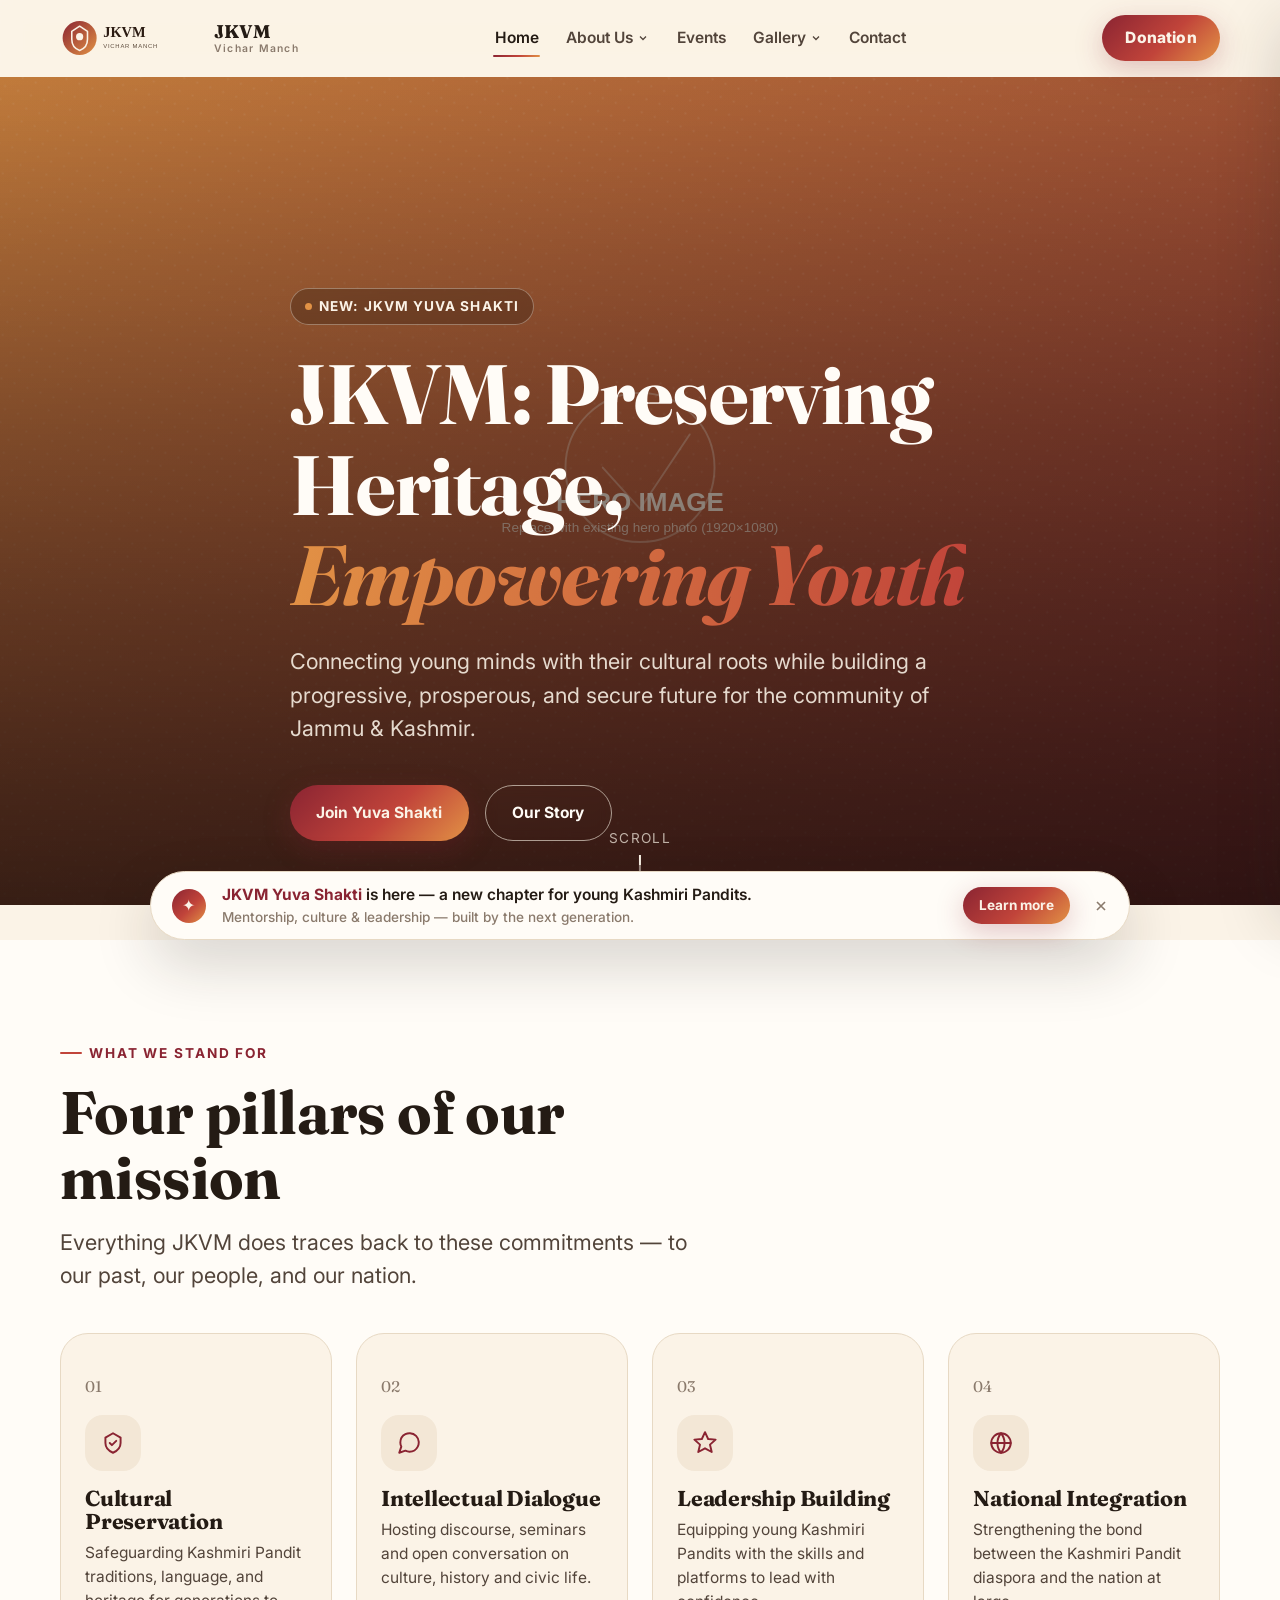
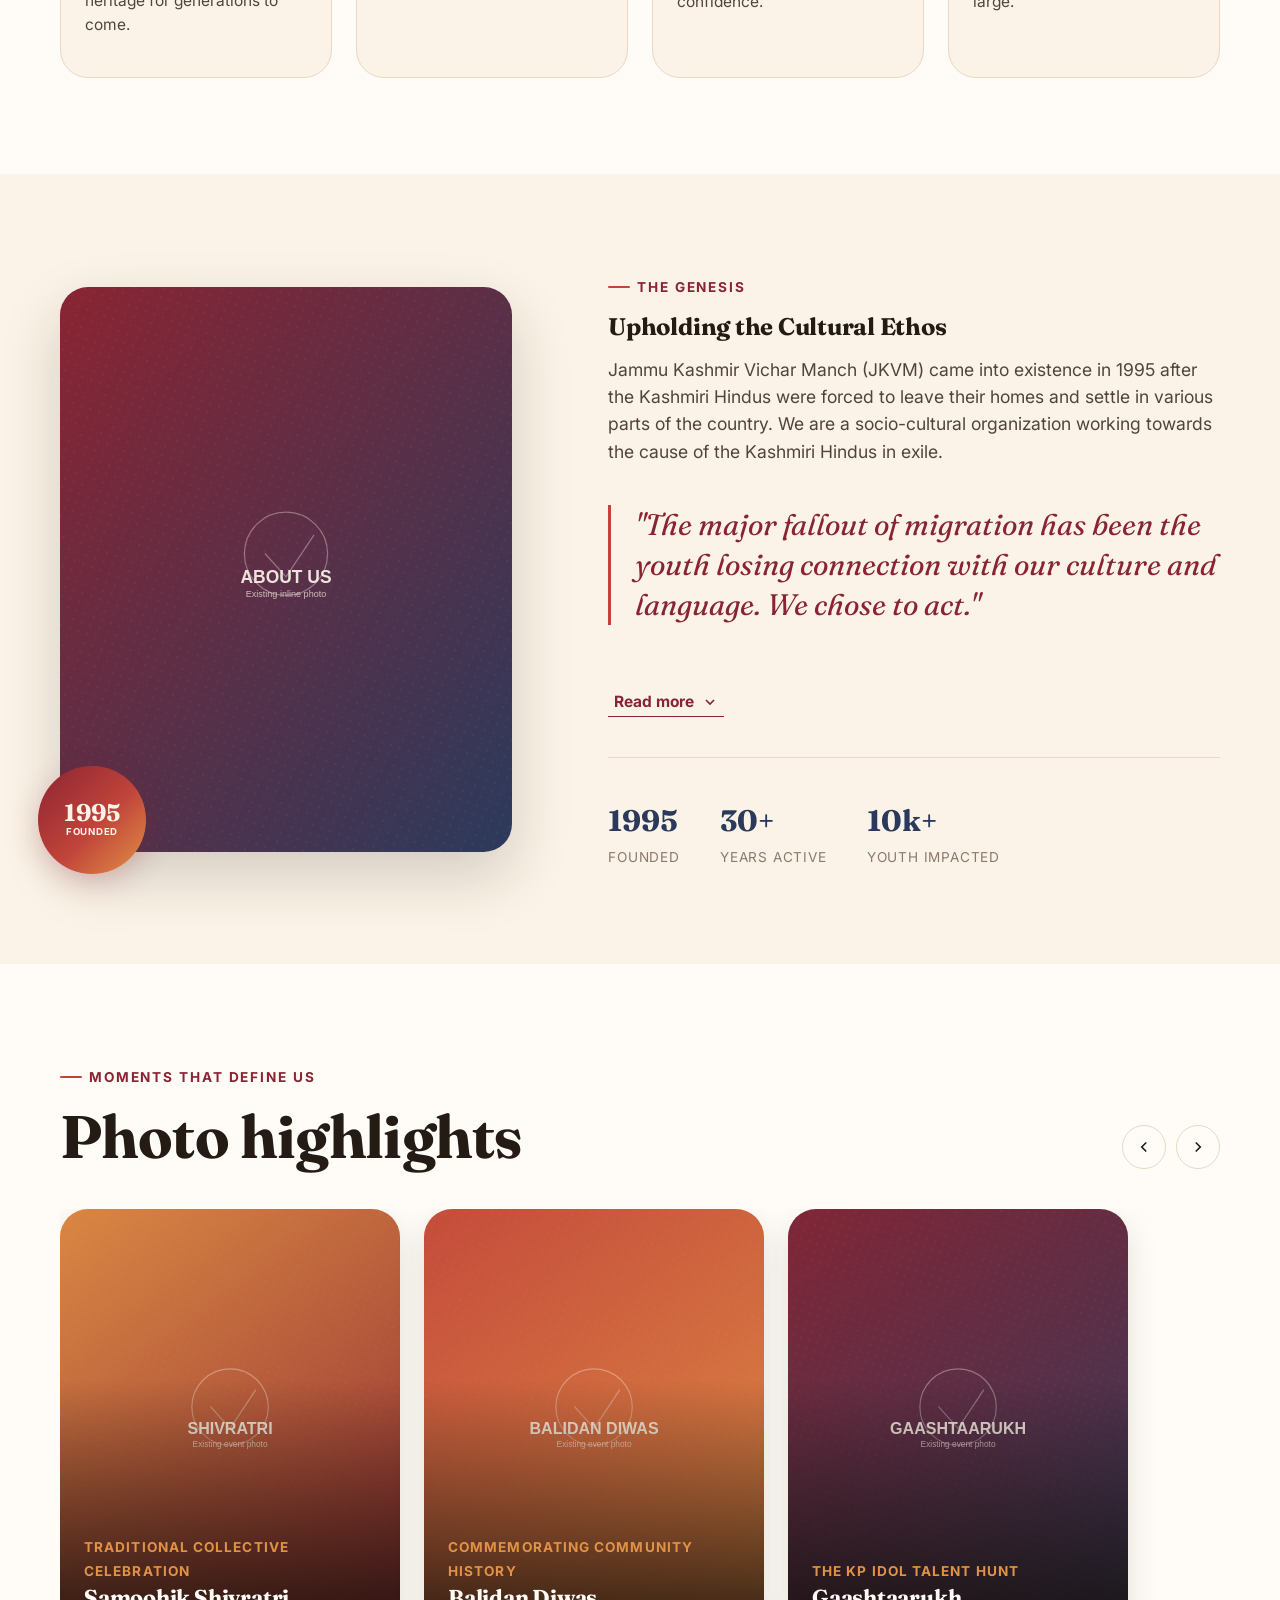
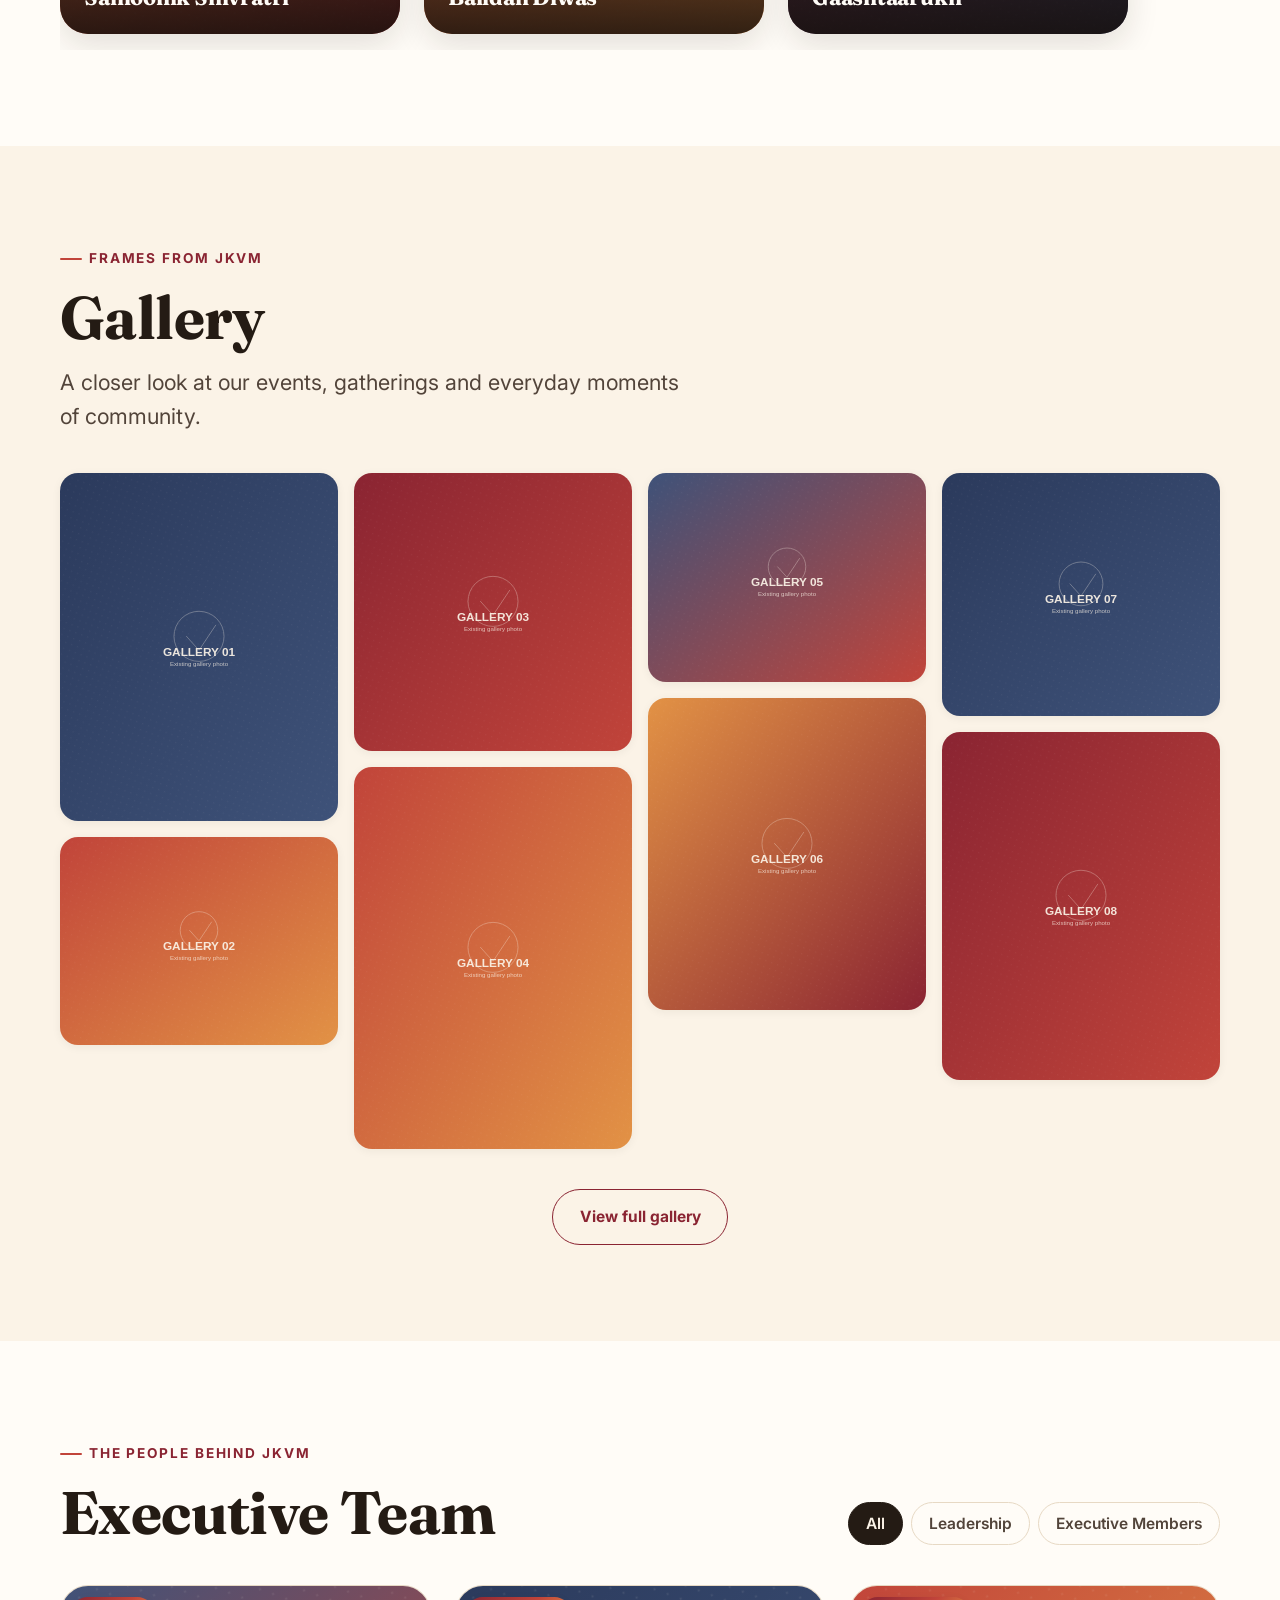
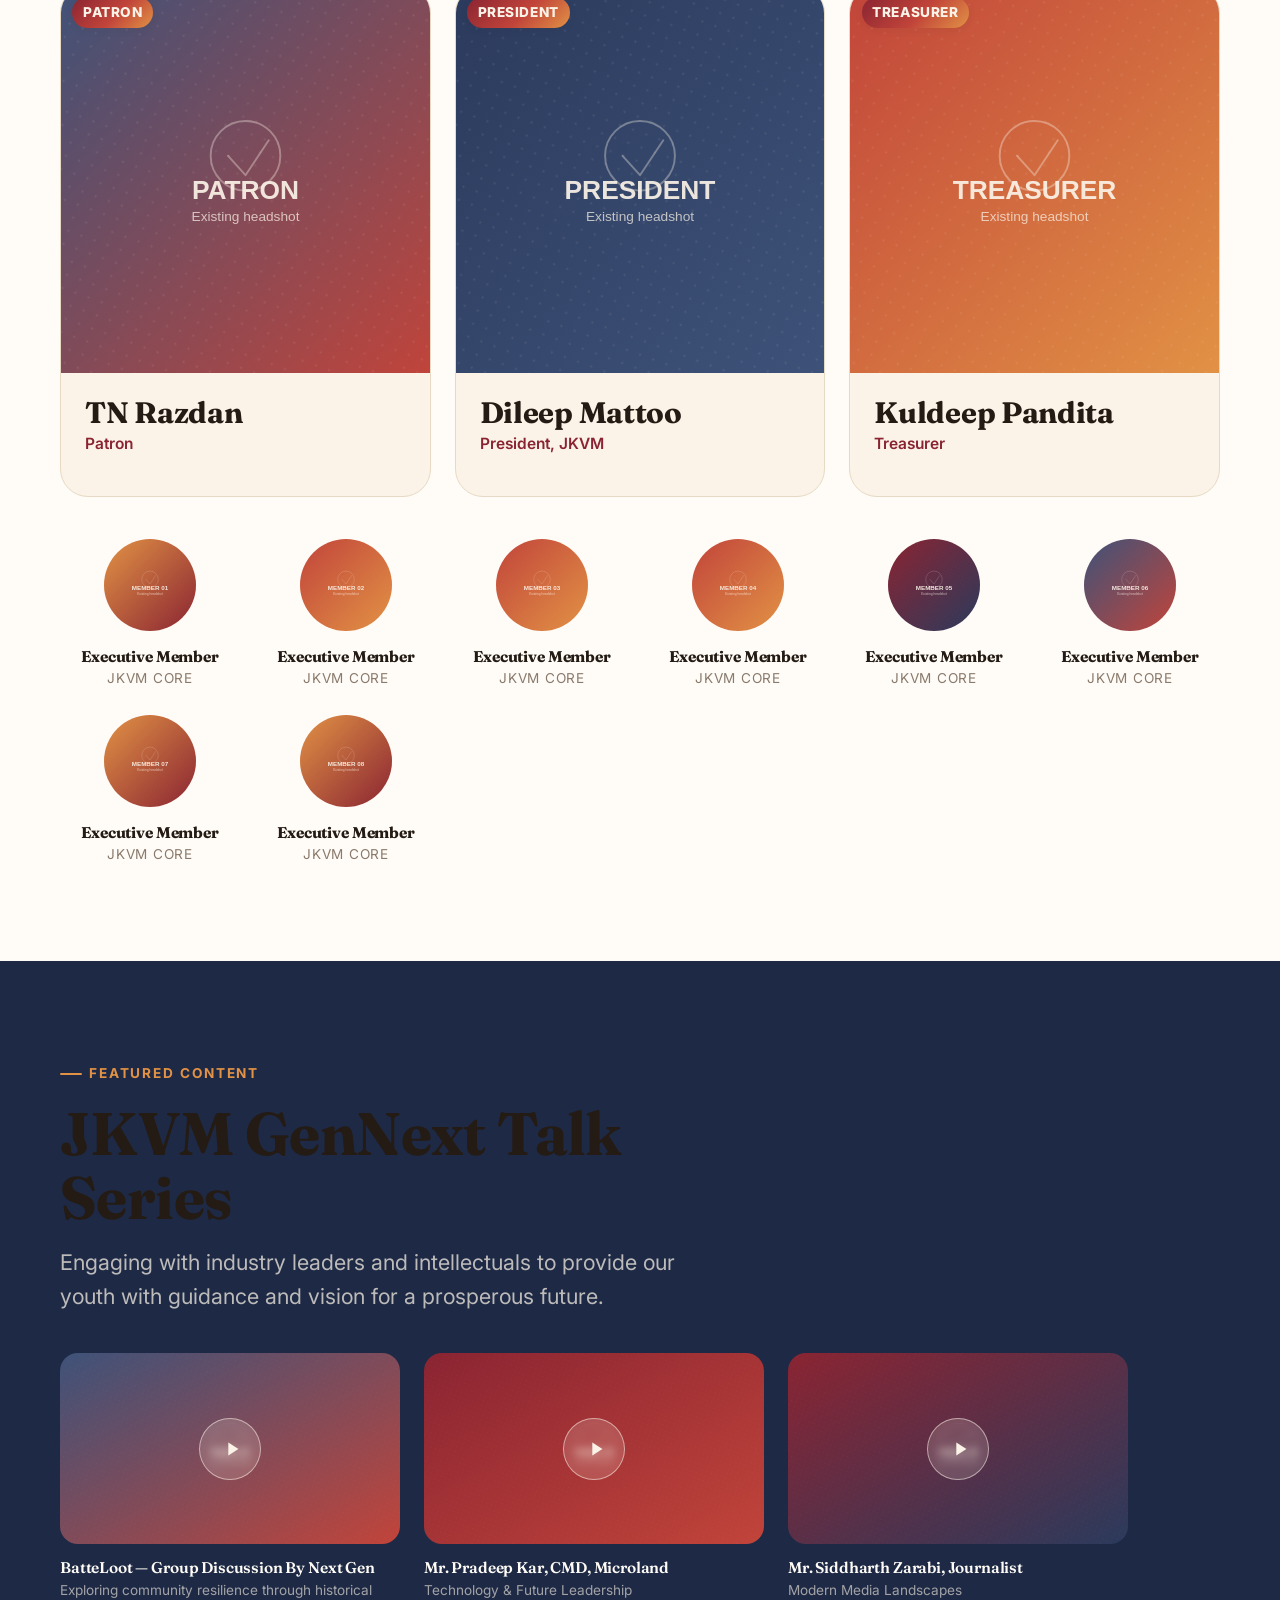
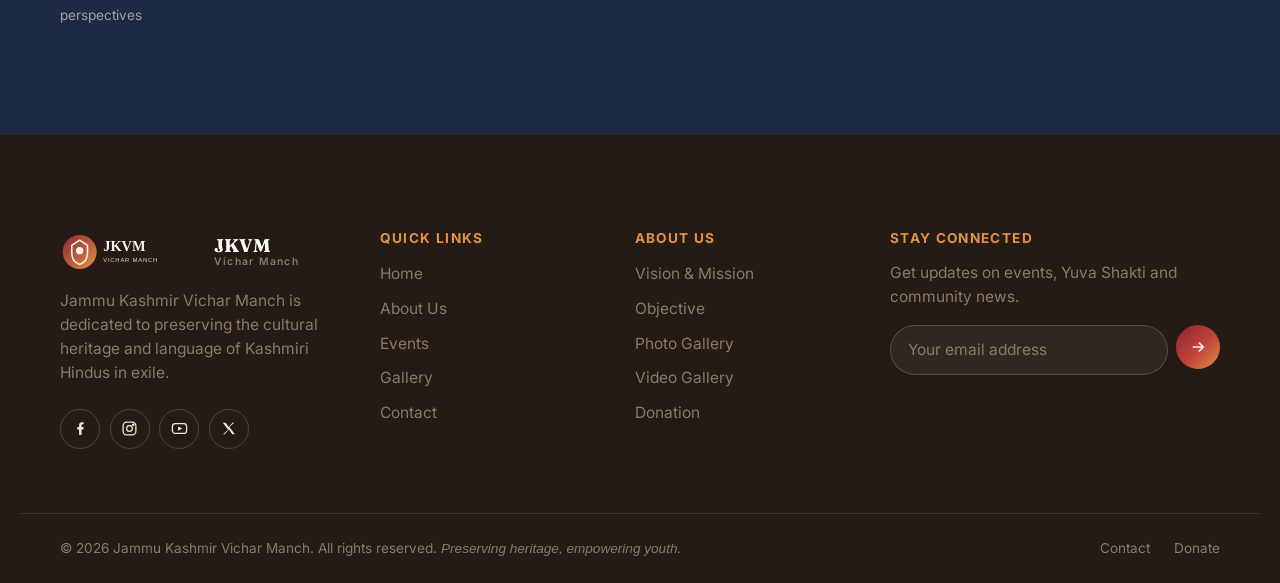
==== commit 31f3fe47: "Add confirmed real content: leadership names, hero/story copy, GenNext series - Hero headline/lede a" ====
--- a/index.html
+++ b/index.html
@@ -102,9 +102,9 @@
       <img src="assets/img/hero-bg.jpg.svg" alt="JKVM community gathering — hero photo">
     </div>
     <div class="container hero-content">
-      <span class="hero-eyebrow"><span class="dot"></span> Since 1995 · Kashmiri Pandit Community</span>
-      <h1>Preserving our roots. <em>Building</em> our future.</h1>
-      <p class="lede">JKVM is a socio-cultural forum for the Kashmiri Pandit community — safeguarding heritage, fostering dialogue, and shaping the next generation of leaders.</p>
+      <span class="hero-eyebrow"><span class="dot"></span> New: JKVM Yuva Shakti</span>
+      <h1>JKVM: Preserving Heritage, <em>Empowering Youth</em></h1>
+      <p class="lede">Connecting young minds with their cultural roots while building a progressive, prosperous, and secure future for the community of Jammu &amp; Kashmir.</p>
       <div class="hero-ctas">
         <a href="pages/about.html#yuva-shakti" class="btn btn-primary">Join Yuva Shakti</a>
         <a href="#our-story" class="btn btn-secondary">Our Story</a>
@@ -189,22 +189,27 @@
         </div>
 
         <div class="story-body reveal">
-          <span class="kicker">Our story</span>
-          <h2>Born of displacement. Built on resolve.</h2>
-          <p>JKVM came into existence in 1995, in the aftermath of the forced exodus of Kashmiri Hindus from the Valley — a community scattered but never severed from its roots.</p>
-
-          <blockquote class="pull-quote">"What we could not carry in our hands, we carried in our memory — and JKVM became the place to keep it alive."</blockquote>
+          <span class="kicker">The Genesis</span>
+          <h2>Upholding the Cultural Ethos</h2>
+          <p>Jammu Kashmir Vichar Manch (JKVM) came into existence in 1995 after the Kashmiri Hindus were forced to leave their homes and settle in various parts of the country. We are a socio-cultural organization working towards the cause of the Kashmiri Hindus in exile.</p>
+
+          <blockquote class="pull-quote">"The major fallout of migration has been the youth losing connection with our culture and language. We chose to act."</blockquote>
 
           <div class="story-more" id="storyMore">
             <div class="story-more-inner">
-              <p>What began as a small circle of concerned voices grew into a structured socio-cultural forum — one dedicated to documenting oral histories, organizing cultural festivals, and creating spaces where displaced families could reconnect with their identity even while rebuilding their lives across the country.</p>
-              <p>Over three decades, JKVM has widened its focus from preservation alone to active nation-building: mentoring young Kashmiri Pandits, running civic dialogue programs, and forging ties between the community and the wider national fabric — always rooted in the belief that memory and progress are not opposites.</p>
+              <p>JKVM has been dedicatedly working towards upholding the cultural ethos of the community and connecting the young generation with the Kashmiri language. Various seminars, cultural events, and debates are organized throughout the year to keep them updated on current socio-political affairs.</p>
             </div>
           </div>
           <button class="read-more-btn" id="readMoreBtn" aria-expanded="false" aria-controls="storyMore">
             <span>Read more</span>
             <svg viewBox="0 0 24 24" fill="none" stroke="currentColor" stroke-width="2.5"><path d="M6 9l6 6 6-6"/></svg>
           </button>
+
+          <div class="story-stats">
+            <div><strong>1995</strong><span>Founded</span></div>
+            <div><strong>30+</strong><span>Years Active</span></div>
+            <div><strong>10k+</strong><span>Youth Impacted</span></div>
+          </div>
         </div>
       </div>
     </div>
@@ -230,16 +235,16 @@
 
       <div class="highlights-track reveal" id="highlightsTrack">
         <div class="highlight-card">
-          <img src="assets/img/highlight-shivratri.jpg.svg" alt="Shivratri celebration">
-          <div class="highlight-cap"><span class="tag">Festival</span><h3>Shivratri</h3></div>
+          <img src="assets/img/highlight-shivratri.jpg.svg" alt="Samoohik Shivratri celebration">
+          <div class="highlight-cap"><span class="tag">Traditional collective celebration</span><h3>Samoohik Shivratri</h3></div>
         </div>
         <div class="highlight-card">
           <img src="assets/img/highlight-balidan-diwas.jpg.svg" alt="Balidan Diwas commemoration">
-          <div class="highlight-cap"><span class="tag">Commemoration</span><h3>Balidan Diwas</h3></div>
+          <div class="highlight-cap"><span class="tag">Commemorating community history</span><h3>Balidan Diwas</h3></div>
         </div>
         <div class="highlight-card">
-          <img src="assets/img/highlight-gaashtaarukh.jpg.svg" alt="Gaashtaarukh event">
-          <div class="highlight-cap"><span class="tag">Community</span><h3>Gaashtaarukh</h3></div>
+          <img src="assets/img/highlight-gaashtaarukh.jpg.svg" alt="Gaashtaarukh — The KP Idol Talent Hunt">
+          <div class="highlight-cap"><span class="tag">The KP Idol Talent Hunt</span><h3>Gaashtaarukh</h3></div>
         </div>
       </div>
     </div>
@@ -301,35 +306,35 @@
         <div class="team-card reveal" data-role="lead">
           <div class="team-photo">
             <span class="team-badge">Patron</span>
-            <img src="assets/img/team-patron.jpg.svg" alt="JKVM Patron headshot">
-          </div>
-          <div class="team-info"><h3>Patron Name</h3><p class="role">Patron</p></div>
+            <img src="assets/img/team-patron.jpg.svg" alt="TN Razdan, JKVM Patron">
+          </div>
+          <div class="team-info"><h3>TN Razdan</h3><p class="role">Patron</p></div>
         </div>
         <div class="team-card reveal" data-role="lead">
           <div class="team-photo">
             <span class="team-badge">President</span>
-            <img src="assets/img/team-president.jpg.svg" alt="JKVM President headshot">
-          </div>
-          <div class="team-info"><h3>President Name</h3><p class="role">President</p></div>
+            <img src="assets/img/team-president.jpg.svg" alt="Dileep Mattoo, JKVM President">
+          </div>
+          <div class="team-info"><h3>Dileep Mattoo</h3><p class="role">President, JKVM</p></div>
         </div>
         <div class="team-card reveal" data-role="lead">
           <div class="team-photo">
             <span class="team-badge">Treasurer</span>
-            <img src="assets/img/team-treasurer.jpg.svg" alt="JKVM Treasurer headshot">
-          </div>
-          <div class="team-info"><h3>Treasurer Name</h3><p class="role">Treasurer</p></div>
+            <img src="assets/img/team-treasurer.jpg.svg" alt="Kuldeep Pandita, JKVM Treasurer">
+          </div>
+          <div class="team-info"><h3>Kuldeep Pandita</h3><p class="role">Treasurer</p></div>
         </div>
       </div>
 
       <div class="team-members-grid" id="teamMembersGrid">
-        <div class="team-card reveal" data-role="member"><div class="team-photo"><img src="assets/img/team-member-01.jpg.svg" alt="Executive member headshot"></div><div class="team-info"><h3>Member Name</h3><p class="role">Executive Member</p></div></div>
-        <div class="team-card reveal" data-role="member"><div class="team-photo"><img src="assets/img/team-member-02.jpg.svg" alt="Executive member headshot"></div><div class="team-info"><h3>Member Name</h3><p class="role">Executive Member</p></div></div>
-        <div class="team-card reveal" data-role="member"><div class="team-photo"><img src="assets/img/team-member-03.jpg.svg" alt="Executive member headshot"></div><div class="team-info"><h3>Member Name</h3><p class="role">Executive Member</p></div></div>
-        <div class="team-card reveal" data-role="member"><div class="team-photo"><img src="assets/img/team-member-04.jpg.svg" alt="Executive member headshot"></div><div class="team-info"><h3>Member Name</h3><p class="role">Executive Member</p></div></div>
-        <div class="team-card reveal" data-role="member"><div class="team-photo"><img src="assets/img/team-member-05.jpg.svg" alt="Executive member headshot"></div><div class="team-info"><h3>Member Name</h3><p class="role">Executive Member</p></div></div>
-        <div class="team-card reveal" data-role="member"><div class="team-photo"><img src="assets/img/team-member-06.jpg.svg" alt="Executive member headshot"></div><div class="team-info"><h3>Member Name</h3><p class="role">Executive Member</p></div></div>
-        <div class="team-card reveal" data-role="member"><div class="team-photo"><img src="assets/img/team-member-07.jpg.svg" alt="Executive member headshot"></div><div class="team-info"><h3>Member Name</h3><p class="role">Executive Member</p></div></div>
-        <div class="team-card reveal" data-role="member"><div class="team-photo"><img src="assets/img/team-member-08.jpg.svg" alt="Executive member headshot"></div><div class="team-info"><h3>Member Name</h3><p class="role">Executive Member</p></div></div>
+        <div class="member-avatar reveal" data-role="member"><div class="avatar-ring"><img src="assets/img/team-member-01.jpg.svg" alt="Executive member headshot"></div><h3>Executive Member</h3><p class="role">JKVM Core</p></div>
+        <div class="member-avatar reveal" data-role="member"><div class="avatar-ring"><img src="assets/img/team-member-02.jpg.svg" alt="Executive member headshot"></div><h3>Executive Member</h3><p class="role">JKVM Core</p></div>
+        <div class="member-avatar reveal" data-role="member"><div class="avatar-ring"><img src="assets/img/team-member-03.jpg.svg" alt="Executive member headshot"></div><h3>Executive Member</h3><p class="role">JKVM Core</p></div>
+        <div class="member-avatar reveal" data-role="member"><div class="avatar-ring"><img src="assets/img/team-member-04.jpg.svg" alt="Executive member headshot"></div><h3>Executive Member</h3><p class="role">JKVM Core</p></div>
+        <div class="member-avatar reveal" data-role="member"><div class="avatar-ring"><img src="assets/img/team-member-05.jpg.svg" alt="Executive member headshot"></div><h3>Executive Member</h3><p class="role">JKVM Core</p></div>
+        <div class="member-avatar reveal" data-role="member"><div class="avatar-ring"><img src="assets/img/team-member-06.jpg.svg" alt="Executive member headshot"></div><h3>Executive Member</h3><p class="role">JKVM Core</p></div>
+        <div class="member-avatar reveal" data-role="member"><div class="avatar-ring"><img src="assets/img/team-member-07.jpg.svg" alt="Executive member headshot"></div><h3>Executive Member</h3><p class="role">JKVM Core</p></div>
+        <div class="member-avatar reveal" data-role="member"><div class="avatar-ring"><img src="assets/img/team-member-08.jpg.svg" alt="Executive member headshot"></div><h3>Executive Member</h3><p class="role">JKVM Core</p></div>
       </div>
     </div>
   </section>
@@ -338,39 +343,32 @@
   <section class="video-section section-pad" id="videos">
     <div class="container">
       <div class="section-head reveal">
-        <span class="kicker">Watch &amp; listen</span>
-        <h2>JKVM on video</h2>
-        <p>Talks, event recaps and community stories from our video series.</p>
+        <span class="kicker">Featured content</span>
+        <h2>JKVM GenNext Talk Series</h2>
+        <p>Engaging with industry leaders and intellectuals to provide our youth with guidance and vision for a prosperous future.</p>
       </div>
 
       <div class="video-track reveal" id="videoTrack">
         <div class="video-card" data-video-id="">
           <div class="video-thumb">
-            <img src="assets/img/video-thumb-01.jpg.svg" alt="Video thumbnail 1">
+            <img src="assets/img/video-thumb-01.jpg.svg" alt="BatteLoot — Group Discussion By Next Gen">
             <div class="play-overlay"><span class="play-btn"><svg viewBox="0 0 24 24" fill="currentColor"><path d="M8 5v14l11-7z"/></svg></span></div>
           </div>
-          <div class="video-info"><h3>Community Voices — Season 1</h3><span class="duration">Video series</span></div>
+          <div class="video-info"><h3>BatteLoot — Group Discussion By Next Gen</h3><span class="duration">Exploring community resilience through historical perspectives</span></div>
         </div>
         <div class="video-card" data-video-id="">
           <div class="video-thumb">
-            <img src="assets/img/video-thumb-02.jpg.svg" alt="Video thumbnail 2">
+            <img src="assets/img/video-thumb-02.jpg.svg" alt="Mr. Pradeep Kar, CMD, Microland">
             <div class="play-overlay"><span class="play-btn"><svg viewBox="0 0 24 24" fill="currentColor"><path d="M8 5v14l11-7z"/></svg></span></div>
           </div>
-          <div class="video-info"><h3>Event Recap: Balidan Diwas</h3><span class="duration">Video series</span></div>
+          <div class="video-info"><h3>Mr. Pradeep Kar, CMD, Microland</h3><span class="duration">Technology &amp; Future Leadership</span></div>
         </div>
         <div class="video-card" data-video-id="">
           <div class="video-thumb">
-            <img src="assets/img/video-thumb-03.jpg.svg" alt="Video thumbnail 3">
+            <img src="assets/img/video-thumb-03.jpg.svg" alt="Mr. Siddharth Zarabi, Journalist">
             <div class="play-overlay"><span class="play-btn"><svg viewBox="0 0 24 24" fill="currentColor"><path d="M8 5v14l11-7z"/></svg></span></div>
           </div>
-          <div class="video-info"><h3>Yuva Shakti Talks</h3><span class="duration">Video series</span></div>
-        </div>
-        <div class="video-card" data-video-id="">
-          <div class="video-thumb">
-            <img src="assets/img/video-thumb-04.jpg.svg" alt="Video thumbnail 4">
-            <div class="play-overlay"><span class="play-btn"><svg viewBox="0 0 24 24" fill="currentColor"><path d="M8 5v14l11-7z"/></svg></span></div>
-          </div>
-          <div class="video-info"><h3>Gaashtaarukh Highlights</h3><span class="duration">Video series</span></div>
+          <div class="video-info"><h3>Mr. Siddharth Zarabi, Journalist</h3><span class="duration">Modern Media Landscapes</span></div>
         </div>
       </div>
     </div>
@@ -391,7 +389,7 @@
         <img src="assets/img/logo-white.svg" alt="JKVM logo">
         <span class="logo-text"><strong>JKVM</strong><span>Vichar Manch</span></span>
       </a>
-      <p>Jammu &amp; Kashmir Vichar Manch — a socio-cultural forum for the Kashmiri Pandit community, founded in 1995.</p>
+      <p>Jammu Kashmir Vichar Manch is dedicated to preserving the cultural heritage and language of Kashmiri Hindus in exile.</p>
       <div class="footer-social">
         <a href="#" class="social-btn" aria-label="Facebook"><svg viewBox="0 0 24 24" fill="currentColor"><path d="M13.5 21v-7.5H16l.5-3.5h-3V7.8c0-1 .3-1.8 1.8-1.8H16.5V3.1C16 3 15 3 13.9 3 11.5 3 10 4.4 10 7.3V10H7.5v3.5H10V21h3.5z"/></svg></a>
         <a href="#" class="social-btn" aria-label="Instagram"><svg viewBox="0 0 24 24" fill="none" stroke="currentColor" stroke-width="1.8"><rect x="3" y="3" width="18" height="18" rx="5"/><circle cx="12" cy="12" r="4"/><circle cx="17.3" cy="6.7" r="1"/></svg></a>
@@ -434,7 +432,7 @@
   </div>
 
   <div class="container footer-bottom">
-    <span>© <span id="year"></span> Jammu &amp; Kashmir Vichar Manch. All rights reserved.</span>
+    <span>© <span id="year"></span> Jammu Kashmir Vichar Manch. All rights reserved. <em>Preserving heritage, empowering youth.</em></span>
     <div class="footer-bottom-links">
       <a href="pages/contact.html">Contact</a>
       <a href="pages/donate.html">Donate</a>
--- a/css/style.css
+++ b/css/style.css
@@ -166,12 +166,15 @@
   border-color: var(--color-line);
   box-shadow: 0 4px 22px rgba(36,27,20,0.08);
 }
+.site-header.scrolled .header-inner{ height: calc(var(--header-h) - 14px); }
 .header-inner{
   height: var(--header-h);
   display: flex; align-items: center; justify-content: space-between; gap: var(--space-md);
-}
+  transition: height var(--dur-med) var(--ease-out);
+}
+.site-header.scrolled .logo-lockup img{ height: 36px; }
 .logo-lockup{ display: flex; align-items: center; gap: 0.6rem; flex-shrink: 0; }
-.logo-lockup img{ height: 42px; width: auto; transition: transform var(--dur-fast) var(--ease-out); }
+.logo-lockup img{ height: 42px; width: auto; transition: transform var(--dur-fast) var(--ease-out), height var(--dur-med) var(--ease-out); }
 .logo-lockup:hover img{ transform: rotate(-4deg) scale(1.04); }
 .logo-lockup .logo-text{ display: flex; flex-direction: column; line-height: 1.15; }
 .logo-lockup .logo-text strong{ font-family: var(--font-display); font-size: 1.15rem; font-weight: 700; }
@@ -399,6 +402,10 @@
 }
 .read-more-btn svg{ width: 16px; height: 16px; transition: transform var(--dur-fast) var(--ease-out); }
 .read-more-btn.is-open svg{ transform: rotate(180deg); }
+
+.story-stats{ display: flex; gap: var(--space-lg); margin-top: var(--space-lg); padding-top: var(--space-lg); border-top: 1px solid var(--color-line); }
+.story-stats strong{ display: block; font-family: var(--font-display); font-size: var(--fs-lg); color: var(--color-indigo); }
+.story-stats span{ font-size: var(--fs-xs); color: var(--color-ink-faint); text-transform: uppercase; letter-spacing: 0.06em; }
 
 /* ==========================================================================
    Photo highlights carousel
@@ -493,7 +500,7 @@
   overflow: hidden; transition: transform var(--dur-med) var(--ease-out), box-shadow var(--dur-med) var(--ease-out), opacity var(--dur-med), max-height var(--dur-med);
 }
 .team-card:hover{ transform: translateY(-6px); box-shadow: var(--shadow-md); }
-.team-card.is-hidden{ display: none; }
+.team-card.is-hidden, .member-avatar.is-hidden{ display: none; }
 .team-lead-grid .team-card .team-photo{ aspect-ratio: 1/1.05; }
 .team-card .team-photo{ position: relative; aspect-ratio: 1/1; overflow: hidden; }
 .team-card .team-photo img{ width: 100%; height: 100%; object-fit: cover; transition: transform 500ms var(--ease-out); }
@@ -509,12 +516,20 @@
 .team-lead-grid .team-info h3{ font-size: var(--fs-lg); }
 .team-info .role{ font-size: var(--fs-sm); color: var(--color-deep-red); font-weight: 600; margin-top: 0.15rem; }
 
-.team-members-grid{ display: grid; grid-template-columns: repeat(2, 1fr); gap: var(--space-sm); }
+.team-members-grid{ display: grid; grid-template-columns: repeat(2, 1fr); gap: var(--space-md) var(--space-sm); }
 @media (min-width: 640px){ .team-members-grid{ grid-template-columns: repeat(3, 1fr); } }
-@media (min-width: 1080px){ .team-members-grid{ grid-template-columns: repeat(4, 1fr); } }
-.team-members-grid .team-info{ padding: var(--space-sm); }
-.team-members-grid .team-info h3{ font-size: var(--fs-sm); }
-.team-members-grid .team-info .role{ font-size: var(--fs-xs); }
+@media (min-width: 1080px){ .team-members-grid{ grid-template-columns: repeat(6, 1fr); } }
+
+.member-avatar{ text-align: center; cursor: default; }
+.member-avatar .avatar-ring{
+  width: 96px; height: 96px; margin-inline: auto; margin-bottom: var(--space-sm);
+  border-radius: 50%; overflow: hidden; border: 2px solid transparent;
+  transition: border-color var(--dur-med) var(--ease-out), transform var(--dur-med) var(--ease-spring);
+}
+.member-avatar:hover .avatar-ring{ border-color: var(--color-chinar); transform: scale(1.06); }
+.member-avatar .avatar-ring img{ width: 100%; height: 100%; object-fit: cover; }
+.member-avatar h3{ font-family: var(--font-display); font-size: var(--fs-sm); font-weight: 700; }
+.member-avatar .role{ font-size: var(--fs-xs); color: var(--color-ink-faint); text-transform: uppercase; letter-spacing: 0.05em; margin-top: 0.15rem; }
 
 /* ==========================================================================
    Video series
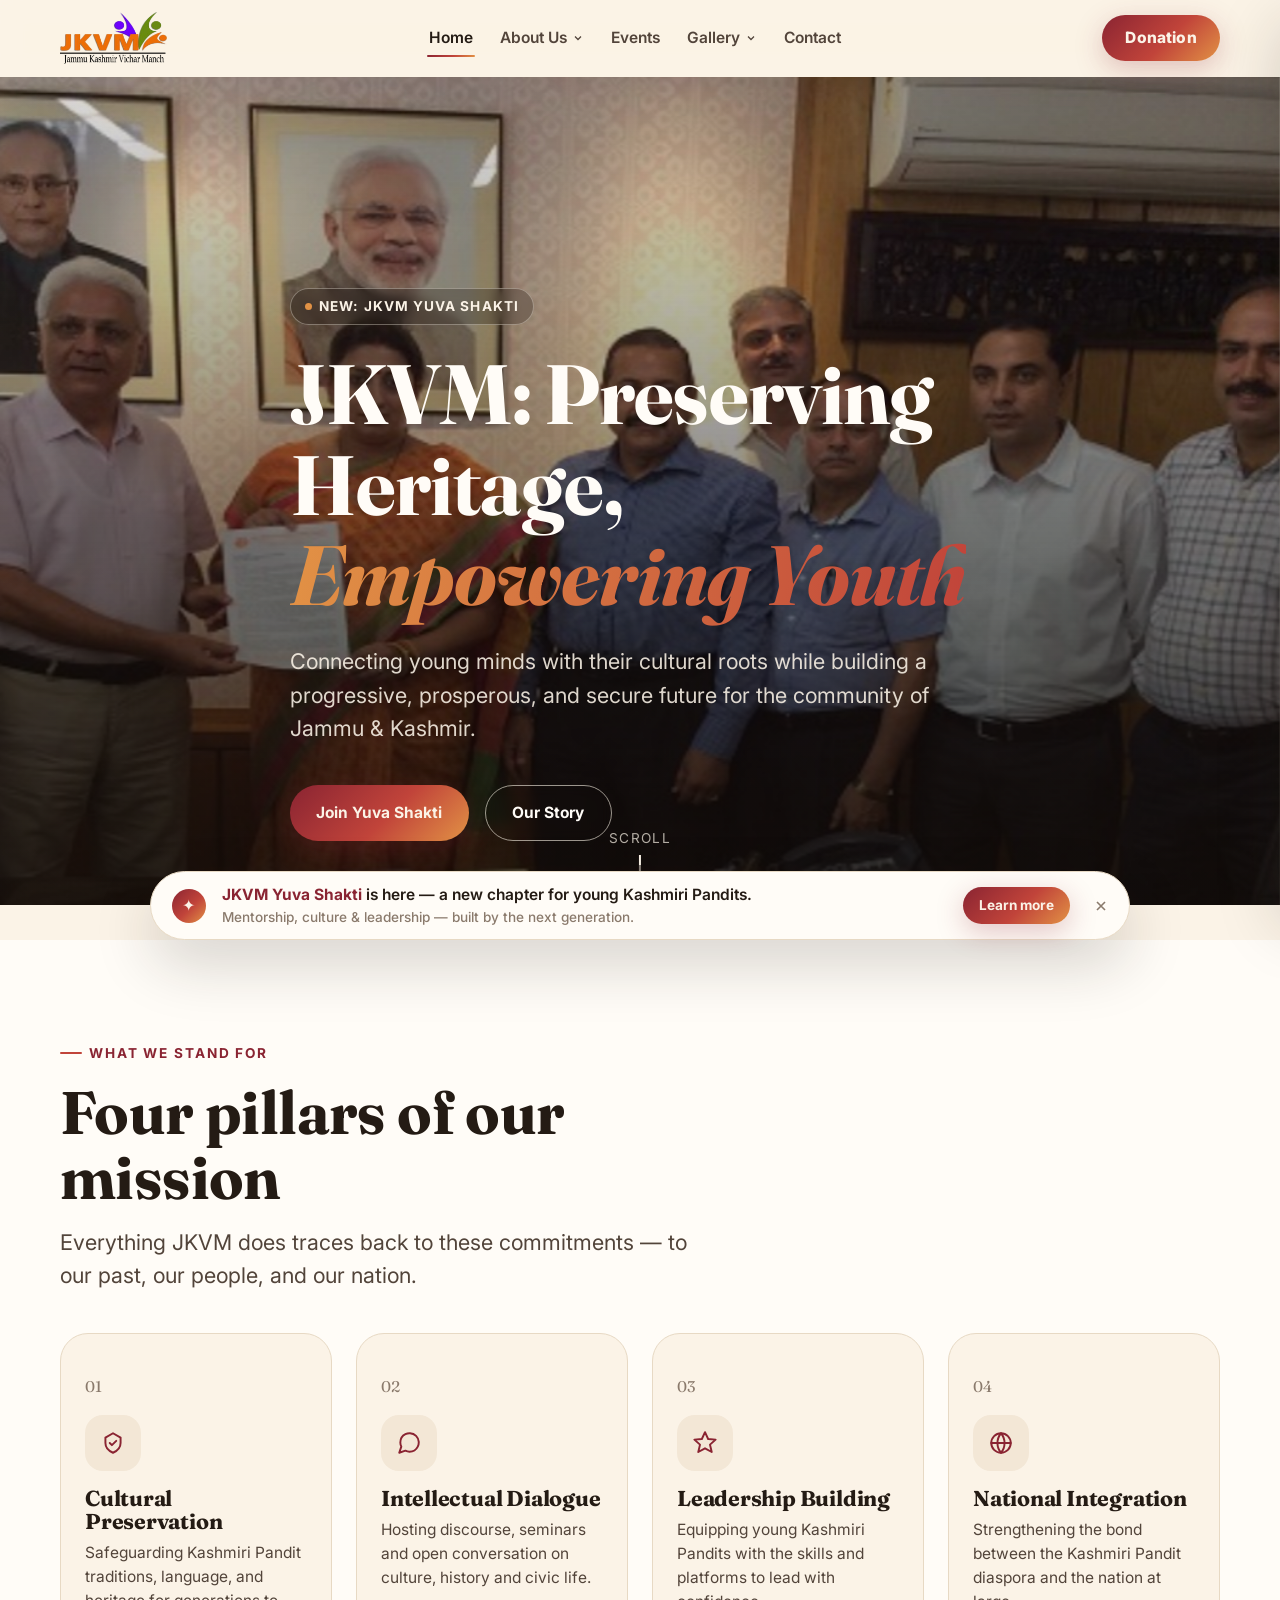
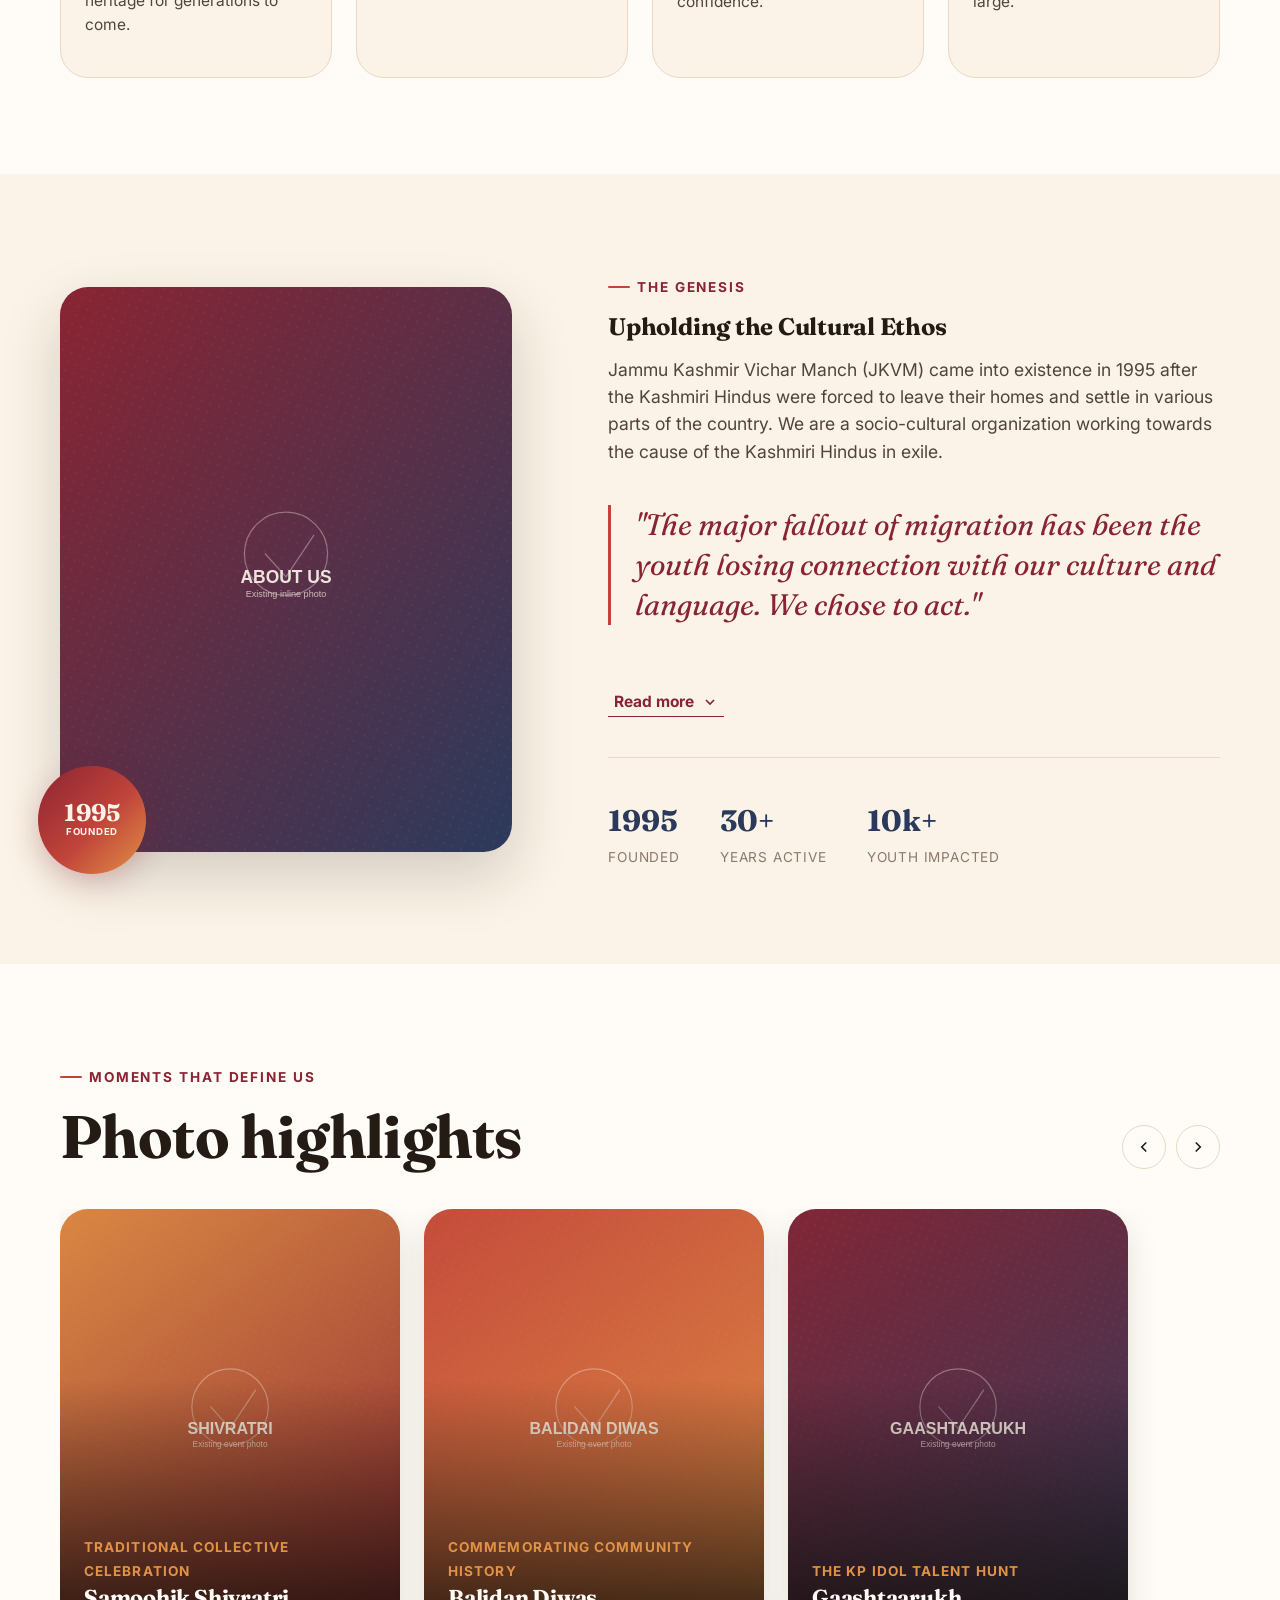
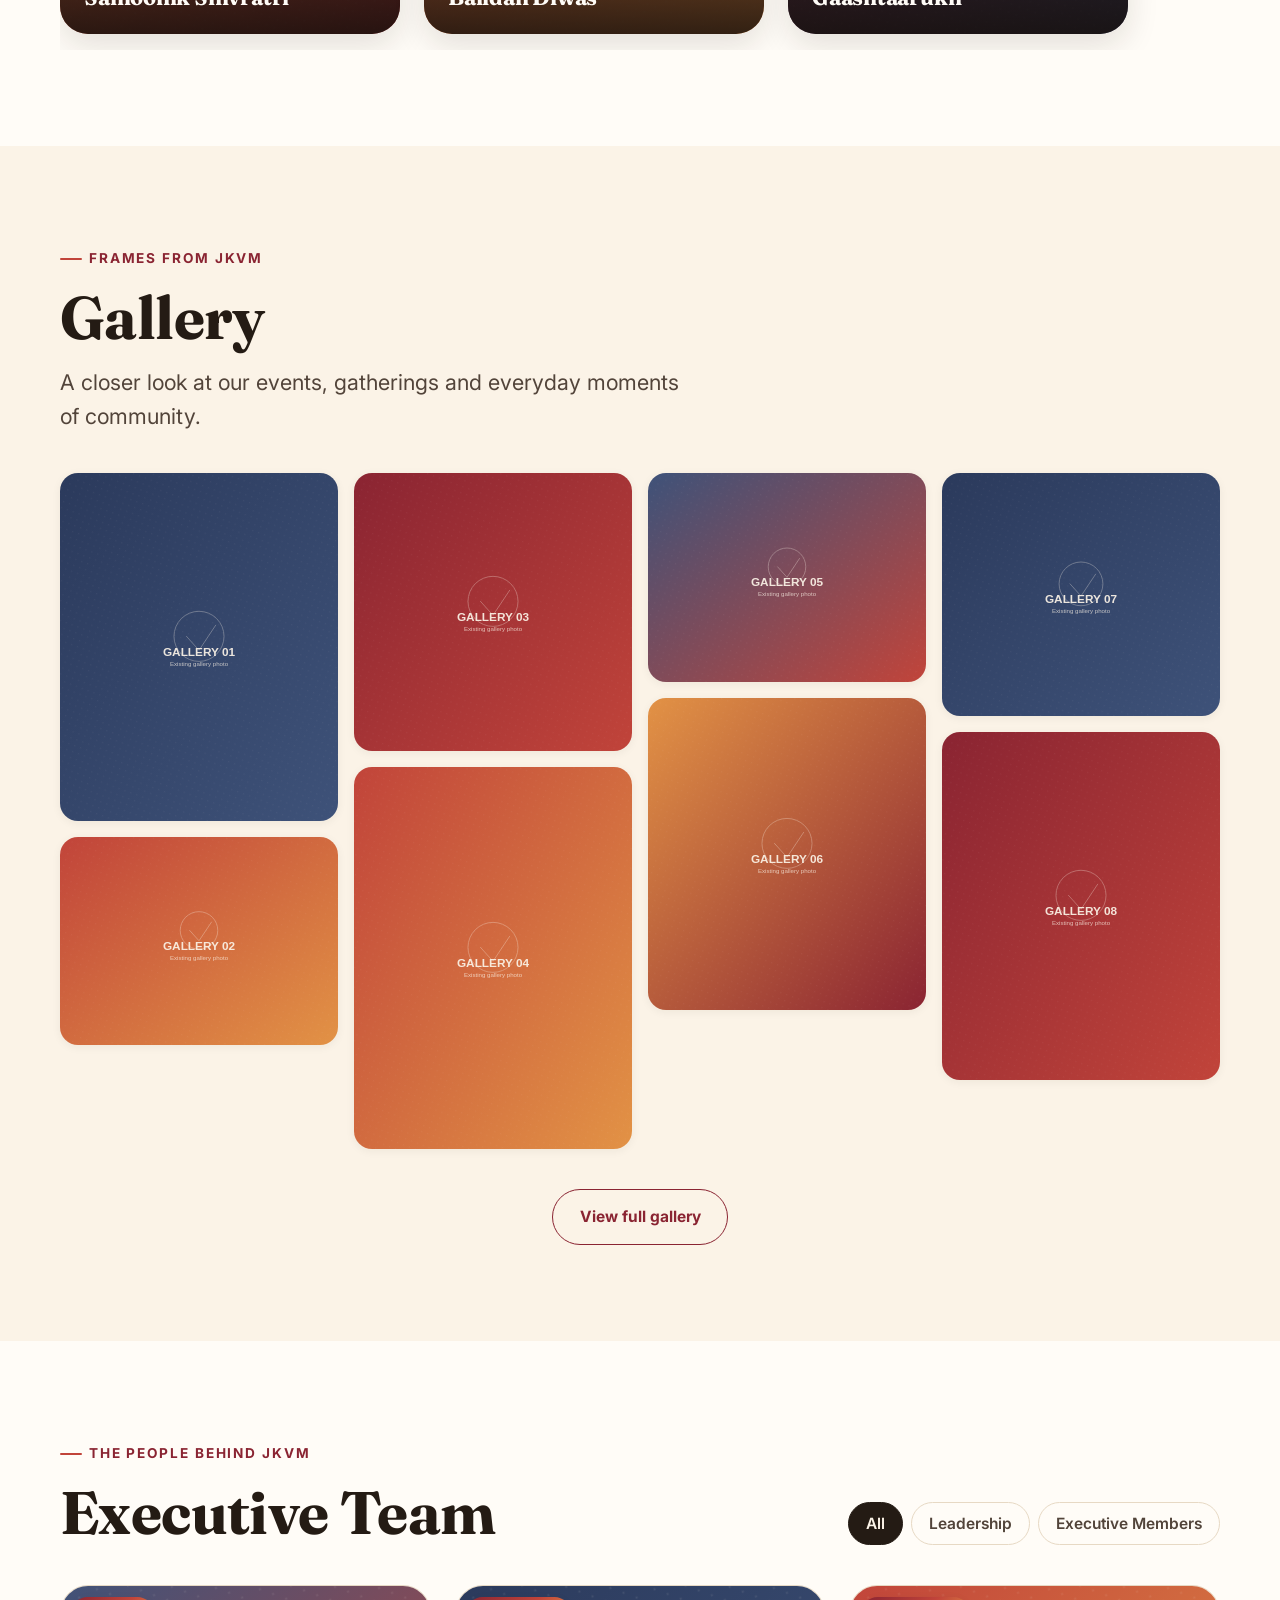
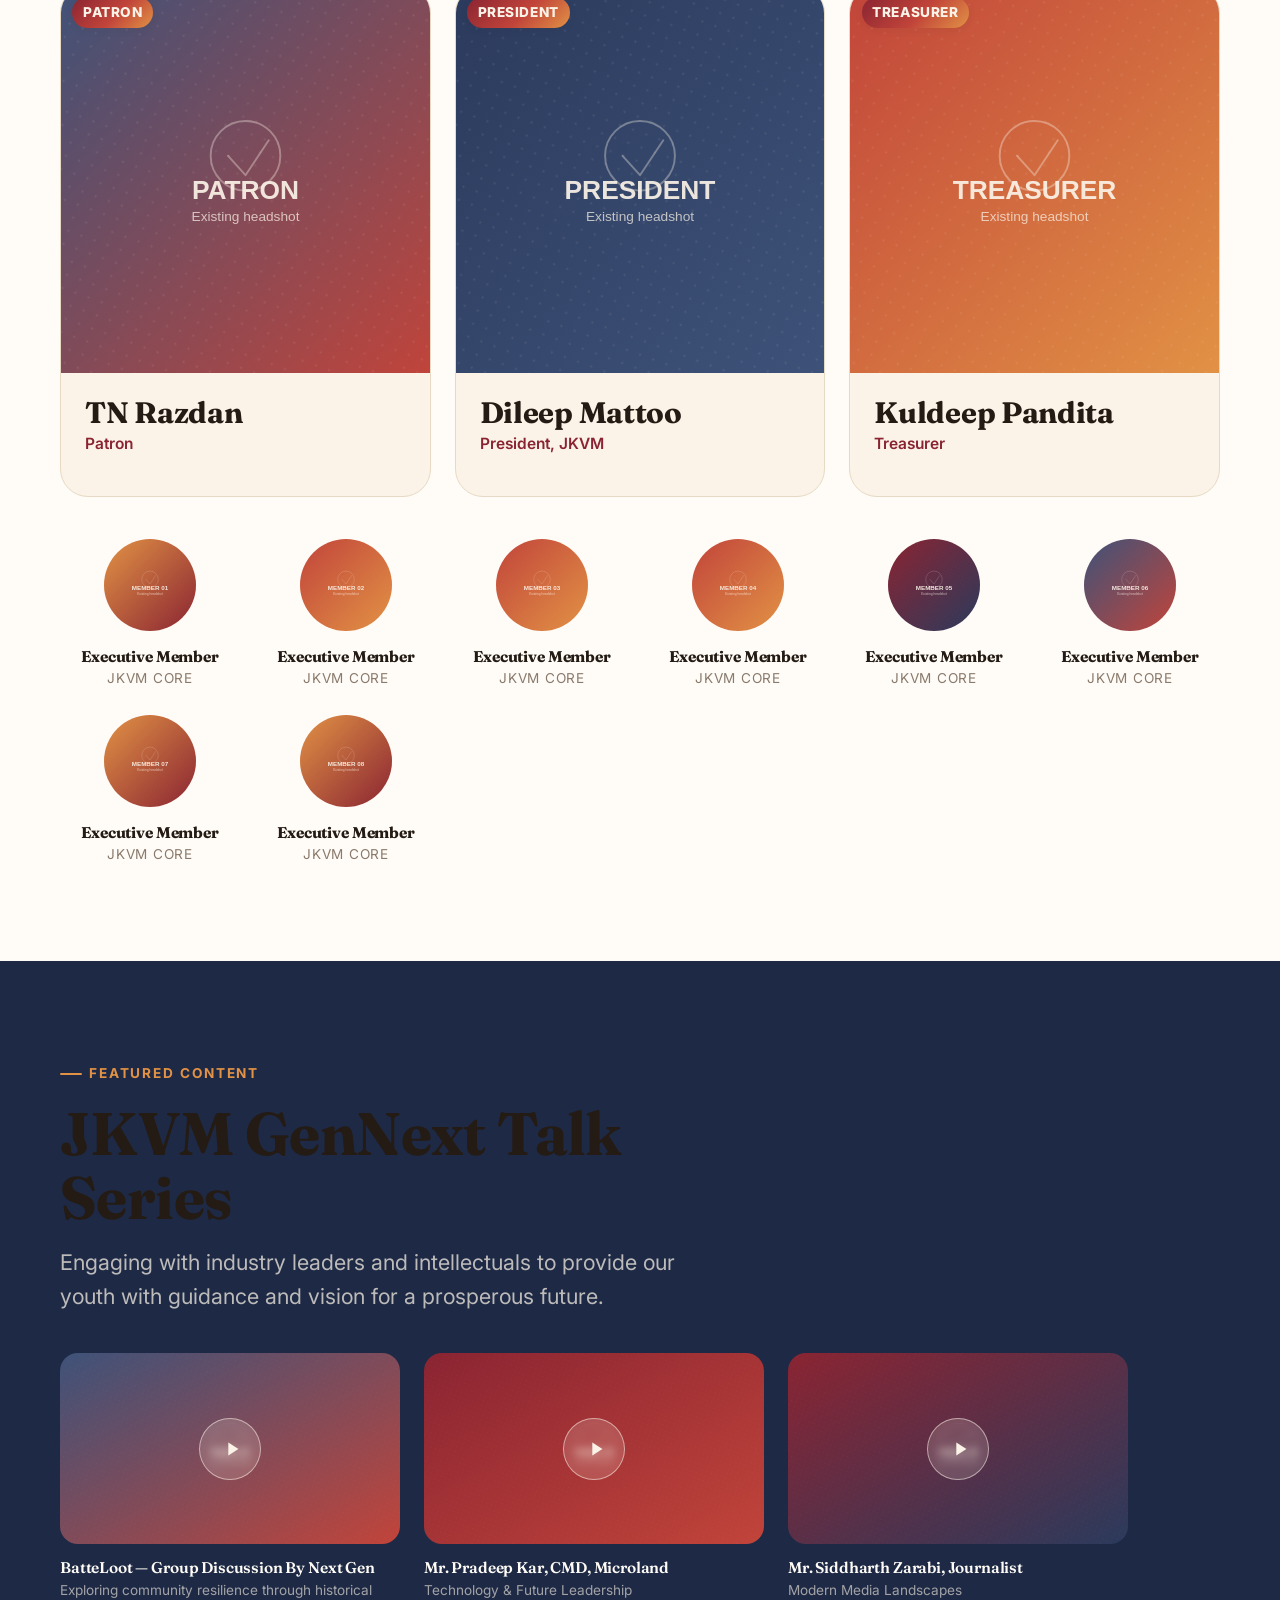
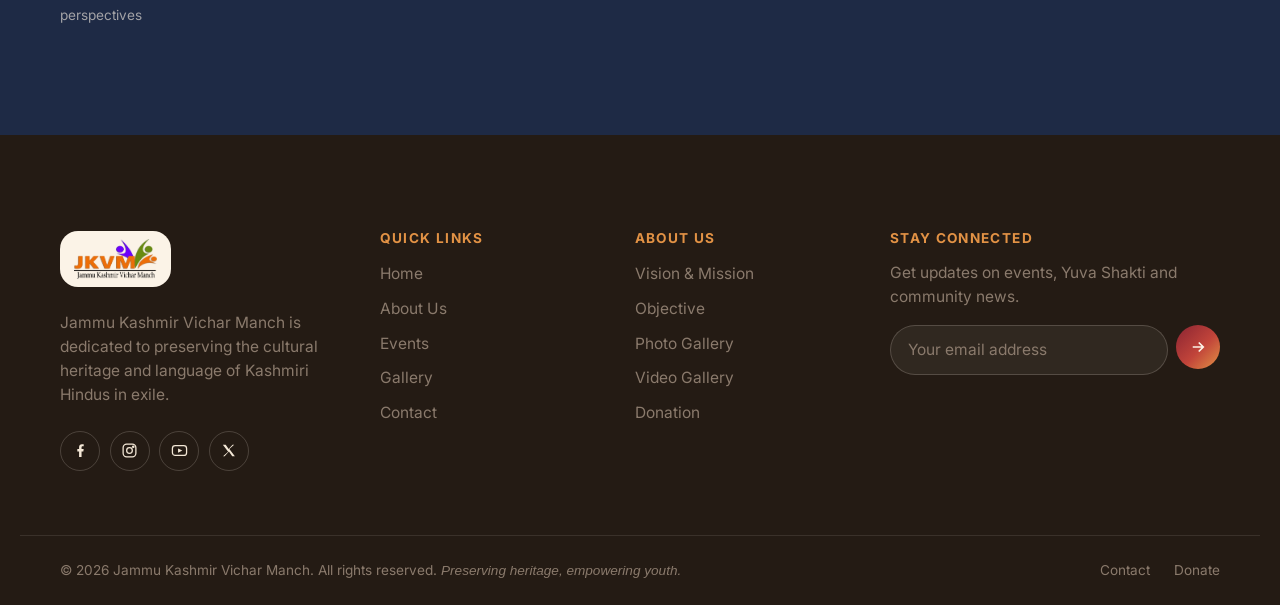
==== commit dc80c576: "Add real JKVM logo and hero photo, remove redundant text lockup - assets/img/logo.png: real transpar" ====
--- a/index.html
+++ b/index.html
@@ -5,7 +5,7 @@
 <meta name="viewport" content="width=device-width, initial-scale=1.0">
 <title>JKVM — Jammu &amp; Kashmir Vichar Manch</title>
 <meta name="description" content="Jammu &amp; Kashmir Vichar Manch (JKVM) — a socio-cultural forum preserving Kashmiri Pandit heritage, building leadership, and strengthening national integration since 1995.">
-<link rel="icon" href="assets/img/logo.svg" type="image/svg+xml">
+<link rel="icon" href="assets/img/logo.png" type="image/png">
 <link rel="stylesheet" href="css/style.css">
 </head>
 <body>
@@ -16,8 +16,7 @@
 <header class="site-header" id="siteHeader">
   <div class="container header-inner">
     <a href="index.html" class="logo-lockup">
-      <img src="assets/img/logo.svg" alt="JKVM — Jammu &amp; Kashmir Vichar Manch logo">
-      <span class="logo-text"><strong>JKVM</strong><span>Vichar Manch</span></span>
+      <img src="assets/img/logo.png" alt="JKVM — Jammu &amp; Kashmir Vichar Manch logo">
     </a>
 
     <nav class="nav-desktop" aria-label="Primary">
@@ -59,8 +58,7 @@
 <aside class="mobile-drawer" id="mobileDrawer" aria-label="Mobile navigation">
   <div class="drawer-top">
     <a href="index.html" class="logo-lockup">
-      <img src="assets/img/logo.svg" alt="JKVM logo">
-      <span class="logo-text"><strong>JKVM</strong><span>Vichar Manch</span></span>
+      <img src="assets/img/logo.png" alt="JKVM logo">
     </a>
     <button class="drawer-close" id="drawerCloseBtn" aria-label="Close menu">
       <svg width="18" height="18" viewBox="0 0 24 24" fill="none" stroke="currentColor" stroke-width="2.5"><path d="M6 6l12 12M18 6L6 18"/></svg>
@@ -99,7 +97,7 @@
   <!-- ================= HERO ================= -->
   <section class="hero">
     <div class="hero-media">
-      <img src="assets/img/hero-bg.jpg.svg" alt="JKVM community gathering — hero photo">
+      <img src="assets/img/hero-bg.jpg" alt="JKVM community gathering — hero photo">
     </div>
     <div class="container hero-content">
       <span class="hero-eyebrow"><span class="dot"></span> New: JKVM Yuva Shakti</span>
@@ -386,8 +384,7 @@
   <div class="container footer-top">
     <div class="footer-brand">
       <a href="index.html" class="logo-lockup">
-        <img src="assets/img/logo-white.svg" alt="JKVM logo">
-        <span class="logo-text"><strong>JKVM</strong><span>Vichar Manch</span></span>
+        <img src="assets/img/logo.png" alt="JKVM logo">
       </a>
       <p>Jammu Kashmir Vichar Manch is dedicated to preserving the cultural heritage and language of Kashmiri Hindus in exile.</p>
       <div class="footer-social">
--- a/css/style.css
+++ b/css/style.css
@@ -174,11 +174,9 @@
 }
 .site-header.scrolled .logo-lockup img{ height: 36px; }
 .logo-lockup{ display: flex; align-items: center; gap: 0.6rem; flex-shrink: 0; }
-.logo-lockup img{ height: 42px; width: auto; transition: transform var(--dur-fast) var(--ease-out), height var(--dur-med) var(--ease-out); }
-.logo-lockup:hover img{ transform: rotate(-4deg) scale(1.04); }
-.logo-lockup .logo-text{ display: flex; flex-direction: column; line-height: 1.15; }
-.logo-lockup .logo-text strong{ font-family: var(--font-display); font-size: 1.15rem; font-weight: 700; }
-.logo-lockup .logo-text span{ font-size: 0.65rem; letter-spacing: 0.12em; color: var(--color-ink-faint); font-weight: 600; }
+.logo-lockup img{ height: 52px; width: auto; transition: transform var(--dur-fast) var(--ease-out), height var(--dur-med) var(--ease-out); }
+.logo-lockup:hover img{ transform: scale(1.04); }
+.site-header.scrolled .logo-lockup img{ height: 42px; }
 
 .nav-desktop{ display: none; }
 @media (min-width: 960px){
@@ -577,8 +575,12 @@
 .site-footer{ background: var(--color-ink); color: var(--color-cream-dim); }
 .footer-top{ padding-block: var(--space-2xl) var(--space-xl); display: grid; grid-template-columns: 1fr; gap: var(--space-xl); }
 @media (min-width: 860px){ .footer-top{ grid-template-columns: 1.3fr repeat(3, 1fr); gap: var(--space-lg); } }
-.footer-brand .logo-lockup .logo-text strong{ color: var(--color-paper); }
-.footer-brand p{ margin-top: var(--space-sm); font-size: var(--fs-sm); color: var(--color-ink-faint); max-width: 34ch; }
+.footer-brand .logo-lockup{
+  background: var(--color-cream); padding: 0.5em 0.9em; border-radius: var(--radius-md);
+  display: inline-flex;
+}
+.footer-brand .logo-lockup img{ height: 40px; }
+.footer-brand p{ margin-top: var(--space-md); font-size: var(--fs-sm); color: var(--color-ink-faint); max-width: 34ch; }
 .footer-social{ display: flex; gap: 0.6rem; margin-top: var(--space-md); }
 .social-btn{
   width: 40px; height: 40px; border-radius: 50%; border: 1px solid rgba(251,243,231,0.18);
